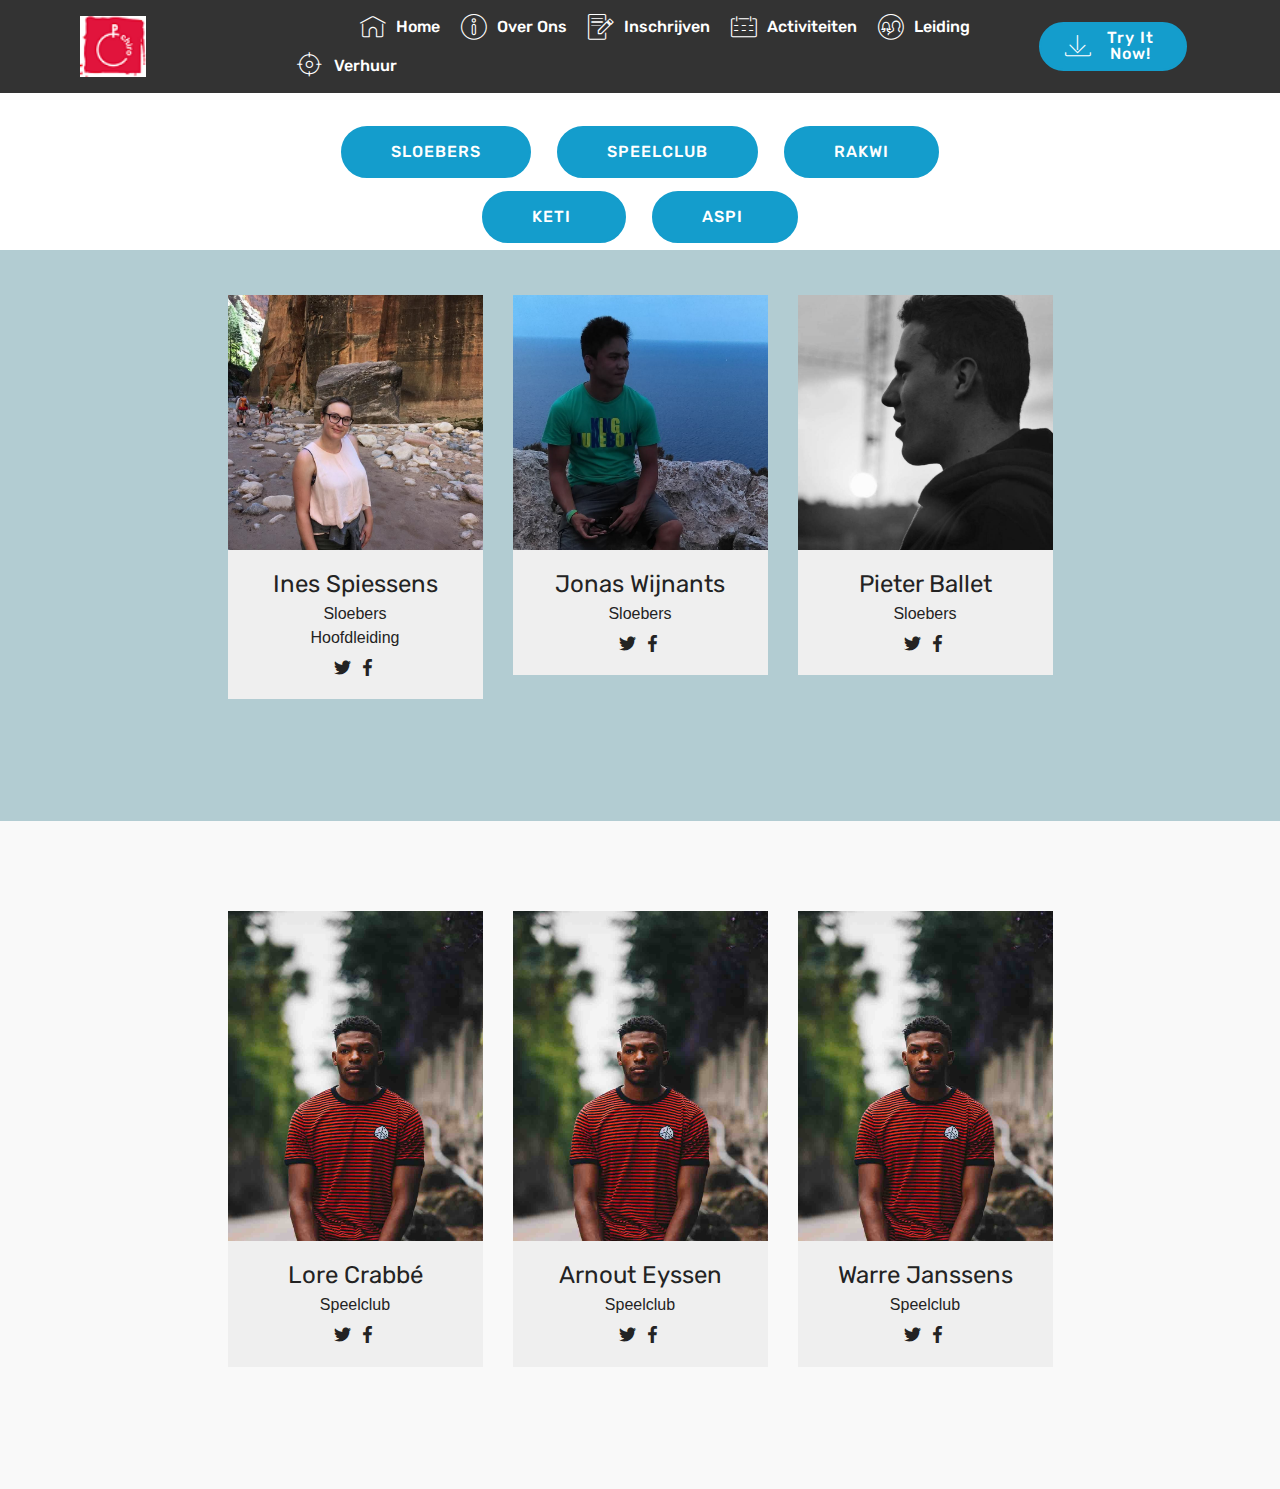
==== page1.html @ 6a436504 "create github pages" ====
<!DOCTYPE html>
<html >
<head>
  <!-- Site made with Mobirise Website Builder v4.6.3, https://mobirise.com -->
  <meta charset="UTF-8">
  <meta http-equiv="X-UA-Compatible" content="IE=edge">
  <meta name="generator" content="Mobirise v4.6.3, mobirise.com">
  <meta name="viewport" content="width=device-width, initial-scale=1, minimum-scale=1">
  <link rel="shortcut icon" href="assets/images/chirologo-49x45.png" type="image/x-icon">
  <meta name="description" content="Web Page Builder Description">
  <title>Leiding</title>
  <link rel="stylesheet" href="assets/web/assets/mobirise-icons/mobirise-icons.css">
  <link rel="stylesheet" href="assets/tether/tether.min.css">
  <link rel="stylesheet" href="assets/bootstrap/css/bootstrap.min.css">
  <link rel="stylesheet" href="assets/bootstrap/css/bootstrap-grid.min.css">
  <link rel="stylesheet" href="assets/bootstrap/css/bootstrap-reboot.min.css">
  <link rel="stylesheet" href="assets/dropdown/css/style.css">
  <link rel="stylesheet" href="assets/socicon/css/styles.css">
  <link rel="stylesheet" href="assets/theme/css/style.css">
  <link rel="stylesheet" href="assets/mobirise/css/mbr-additional.css" type="text/css">
  
  
  
</head>
<body>
  <section class="menu cid-qIwdPC6Qti" once="menu" id="menu1-k">

    

    <nav class="navbar navbar-expand beta-menu navbar-dropdown align-items-center navbar-toggleable-sm">
        <button class="navbar-toggler navbar-toggler-right" type="button" data-toggle="collapse" data-target="#navbarSupportedContent" aria-controls="navbarSupportedContent" aria-expanded="false" aria-label="Toggle navigation">
            <div class="hamburger">
                <span></span>
                <span></span>
                <span></span>
                <span></span>
            </div>
        </button>
        <div class="menu-logo">
            <div class="navbar-brand">
                <span class="navbar-logo">
                    
                         <img src="assets/images/chirologo-49x45.png" alt="Mobirise" title="" style="height: 3.8rem;">
                    
                </span>
                <span class="navbar-caption-wrap"><a class="navbar-caption text-white display-4" href="https://mobirise.com"></a></span>
            </div>
        </div>
        <div class="collapse navbar-collapse" id="navbarSupportedContent">
            <ul class="navbar-nav nav-dropdown" data-app-modern-menu="true"><li class="nav-item">
                    <a class="nav-link link text-white display-4" href="index.html">
                        </a>
                </li><li class="nav-item"><a class="nav-link link text-white display-4" href="index.html#features16-j" aria-expanded="false">
                        </a></li><li class="nav-item"><a class="nav-link link text-white display-4" href="page1.html" aria-expanded="false"></a></li><li class="nav-item"><a class="nav-link link text-white display-4" href="index.html" aria-expanded="false"><span class="mbri-home mbr-iconfont mbr-iconfont-btn"></span>
                        
                        Home</a></li><li class="nav-item"><a class="nav-link link text-white display-4" href="index.html#content2-w" aria-expanded="false"><span class="mbri-info mbr-iconfont mbr-iconfont-btn"></span>
                        
                        Over Ons</a></li><li class="nav-item"><a class="nav-link link text-white display-4" href="index.html#content4-15" aria-expanded="false"><span class="mbri-edit mbr-iconfont mbr-iconfont-btn"></span>
                        
                        Inschrijven</a></li><li class="nav-item"><a class="nav-link link text-white display-4" href="page2.html" aria-expanded="false"><span class="mbri-calendar mbr-iconfont mbr-iconfont-btn"></span>
                        
                        Activiteiten</a></li><li class="nav-item"><a class="nav-link link text-white display-4" href="page1.html" aria-expanded="false"><span class="mbri-users mbr-iconfont mbr-iconfont-btn"></span>
                        
                        Leiding</a></li><li class="nav-item"><a class="nav-link link text-white display-4" href="page2.html" aria-expanded="false"><span class="mbri-target mbr-iconfont mbr-iconfont-btn"></span>
                        
                        Verhuur</a></li><li class="nav-item"><a class="nav-link link text-white display-4" href="page2.html" aria-expanded="false"></a></li><li class="nav-item"><a class="nav-link link text-white display-4" href="page2.html" aria-expanded="false"></a></li><li class="nav-item"><a class="nav-link link text-white display-4" href="index.html#content2-w" aria-expanded="false"></a></li></ul>
            <div class="navbar-buttons mbr-section-btn"><a class="btn btn-sm btn-primary display-4" href="https://mobirise.com">
                    <span class="mbri-save mbr-iconfont mbr-iconfont-btn "></span>
                    Try It Now!
                </a></div>
        </div>
    </nav>
</section>

<section class="engine"><a href="https://mobirise.ws/a">best free web site builder</a></section><section class="mbr-section content8 cid-qIwQyWgBCJ" id="content8-16">

    

    <div class="container">
        <div class="media-container-row title">
            <div class="col-12 col-md-8">
                <div class="mbr-section-btn align-center"><a class="btn btn-primary display-4" href="page1.html#features16-m">SLOEBERS</a>
                    <a class="btn btn-primary display-4" href="page1.html#features16-n">SPEELCLUB</a> <a class="btn btn-primary display-4" href="https://mobirise.com">RAKWI</a> <a class="btn btn-primary display-4" href="https://mobirise.com">KETI&nbsp;</a> <a class="btn btn-primary display-4" href="https://mobirise.com">ASPI&nbsp;</a></div>
            </div>
        </div>
    </div>
</section>

<section class="features16 cid-qIwvq8SQTJ" id="features16-m">
    
    
    
    <div class="container align-center">
        
        
        <div class="row media-row">
            
        <div class="team-item col-lg-3 col-md-6">
                <div class="item-image">
                    <img src="assets/images/ines-852x852.jpg" alt="" title="">
                </div>
                <div class="item-caption py-3">
                    <div class="item-name px-2">
                        <p class="mbr-fonts-style display-5">
                           Ines Spiessens</p>
                    </div>
                    <div class="item-role px-2">
                        <p>Sloebers<br>Hoofdleiding</p>
                    </div>
                    <div class="item-social pt-2">
                        <a href="https://twitter.com/mobirise" target="_blank">
                            <span class="p-1 socicon-twitter socicon mbr-iconfont mbr-iconfont-social"></span>
                        </a>
                        <a href="https://www.facebook.com/pages/Mobirise/1616226671953247" target="_blank">
                            <span class="p-1 socicon-facebook socicon mbr-iconfont mbr-iconfont-social"></span>
                        </a>
                        <a href="https://plus.google.com/u/0/+Mobirise" target="_blank">
                            
                        </a>
                        <a href="https://www.linkedin.com/in/mobirise" target="_blank">
                            
                        </a>
                        <a href="https://www.instagram.com/mobirise/" target="_blank">
                            
                        </a>
                        <a href="https://www.youtube.com/channel/UCt_tncVAetpK5JeM8L-8jyw" target="_blank">    
                            
                        </a>
                    </div>
                </div>
            </div><div class="team-item col-lg-3 col-md-6">
                <div class="item-image">
                    <img src="assets/images/jonas-w-922x922.jpg" alt="" title="">
                </div>
                <div class="item-caption py-3">
                    <div class="item-name px-2">
                        <p class="mbr-fonts-style display-5">
                           Jonas Wijnants</p>
                    </div>
                    <div class="item-role px-2">
                        <p>Sloebers</p>
                    </div>
                    <div class="item-social pt-2">
                        <a href="https://twitter.com/mobirise" target="_blank">
                            <span class="p-1 socicon-twitter socicon mbr-iconfont mbr-iconfont-social"></span>
                        </a>
                        <a href="https://www.facebook.com/pages/Mobirise/1616226671953247" target="_blank">
                            <span class="p-1 socicon-facebook socicon mbr-iconfont mbr-iconfont-social"></span>
                        </a>
                        <a href="https://plus.google.com/u/0/+Mobirise" target="_blank">
                            
                        </a>
                        <a href="https://www.linkedin.com/in/mobirise" target="_blank">
                            
                        </a>
                        <a href="https://www.instagram.com/mobirise/" target="_blank">
                            
                        </a>
                        <a href="https://www.youtube.com/channel/UCt_tncVAetpK5JeM8L-8jyw" target="_blank">    
                            
                        </a>
                    </div>
                </div>
            </div><div class="team-item col-lg-3 col-md-6">
                <div class="item-image">
                    <img src="assets/images/pieter-868x868.jpg" alt="" title="">
                </div>
                <div class="item-caption py-3">
                    <div class="item-name px-2">
                        <p class="mbr-fonts-style display-5">
                           Pieter Ballet</p>
                    </div>
                    <div class="item-role px-2">
                        <p>Sloebers</p>
                    </div>
                    <div class="item-social pt-2">
                        <a href="https://twitter.com/mobirise" target="_blank">
                            <span class="p-1 socicon-twitter socicon mbr-iconfont mbr-iconfont-social"></span>
                        </a>
                        <a href="https://www.facebook.com/pages/Mobirise/1616226671953247" target="_blank">
                            <span class="p-1 socicon-facebook socicon mbr-iconfont mbr-iconfont-social"></span>
                        </a>
                        <a href="https://plus.google.com/u/0/+Mobirise" target="_blank">
                            
                        </a>
                        <a href="https://www.linkedin.com/in/mobirise" target="_blank">
                            
                        </a>
                        <a href="https://www.instagram.com/mobirise/" target="_blank">
                            
                        </a>
                        <a href="https://www.youtube.com/channel/UCt_tncVAetpK5JeM8L-8jyw" target="_blank">    
                            
                        </a>
                    </div>
                </div>
            </div></div>    
    </div>
</section>

<section class="features16 cid-qIwvskHG4c" id="features16-n">
    
    
    
    <div class="container align-center">
        
        
        <div class="row media-row">
            
        <div class="team-item col-lg-3 col-md-6">
                <div class="item-image">
                    <img src="assets/images/face6.jpg">
                </div>
                <div class="item-caption py-3">
                    <div class="item-name px-2">
                        <p class="mbr-fonts-style display-5">Lore Crabbé</p>
                    </div>
                    <div class="item-role px-2">
                        <p>Speelclub</p>
                    </div>
                    <div class="item-social pt-2">
                        <a href="https://twitter.com/mobirise" target="_blank">
                            <span class="p-1 socicon-twitter socicon mbr-iconfont mbr-iconfont-social"></span>
                        </a>
                        <a href="https://www.facebook.com/pages/Mobirise/1616226671953247" target="_blank">
                            <span class="p-1 socicon-facebook socicon mbr-iconfont mbr-iconfont-social"></span>
                        </a>
                        <a href="https://plus.google.com/u/0/+Mobirise" target="_blank">
                            
                        </a>
                        <a href="https://www.linkedin.com/in/mobirise" target="_blank">
                            
                        </a>
                        <a href="https://www.instagram.com/mobirise/" target="_blank">
                            
                        </a>
                        <a href="https://www.youtube.com/channel/UCt_tncVAetpK5JeM8L-8jyw" target="_blank">    
                            
                        </a>
                    </div>
                </div>
            </div><div class="team-item col-lg-3 col-md-6">
                <div class="item-image">
                    <img src="assets/images/face6.jpg">
                </div>
                <div class="item-caption py-3">
                    <div class="item-name px-2">
                        <p class="mbr-fonts-style display-5">Arnout Eyssen</p>
                    </div>
                    <div class="item-role px-2">
                        <p>Speelclub</p>
                    </div>
                    <div class="item-social pt-2">
                        <a href="https://twitter.com/mobirise" target="_blank">
                            <span class="p-1 socicon-twitter socicon mbr-iconfont mbr-iconfont-social"></span>
                        </a>
                        <a href="https://www.facebook.com/pages/Mobirise/1616226671953247" target="_blank">
                            <span class="p-1 socicon-facebook socicon mbr-iconfont mbr-iconfont-social"></span>
                        </a>
                        <a href="https://plus.google.com/u/0/+Mobirise" target="_blank">
                            
                        </a>
                        <a href="https://www.linkedin.com/in/mobirise" target="_blank">
                            
                        </a>
                        <a href="https://www.instagram.com/mobirise/" target="_blank">
                            
                        </a>
                        <a href="https://www.youtube.com/channel/UCt_tncVAetpK5JeM8L-8jyw" target="_blank">    
                            
                        </a>
                    </div>
                </div>
            </div><div class="team-item col-lg-3 col-md-6">
                <div class="item-image">
                    <img src="assets/images/face6.jpg">
                </div>
                <div class="item-caption py-3">
                    <div class="item-name px-2">
                        <p class="mbr-fonts-style display-5">
                           Warre Janssens</p>
                    </div>
                    <div class="item-role px-2">
                        <p>Speelclub</p>
                    </div>
                    <div class="item-social pt-2">
                        <a href="https://twitter.com/mobirise" target="_blank">
                            <span class="p-1 socicon-twitter socicon mbr-iconfont mbr-iconfont-social"></span>
                        </a>
                        <a href="https://www.facebook.com/pages/Mobirise/1616226671953247" target="_blank">
                            <span class="p-1 socicon-facebook socicon mbr-iconfont mbr-iconfont-social"></span>
                        </a>
                        <a href="https://plus.google.com/u/0/+Mobirise" target="_blank">
                            
                        </a>
                        <a href="https://www.linkedin.com/in/mobirise" target="_blank">
                            
                        </a>
                        <a href="https://www.instagram.com/mobirise/" target="_blank">
                            
                        </a>
                        <a href="https://www.youtube.com/channel/UCt_tncVAetpK5JeM8L-8jyw" target="_blank">    
                            
                        </a>
                    </div>
                </div>
            </div></div>    
    </div>
</section>


  <script src="assets/web/assets/jquery/jquery.min.js"></script>
  <script src="assets/popper/popper.min.js"></script>
  <script src="assets/tether/tether.min.js"></script>
  <script src="assets/bootstrap/js/bootstrap.min.js"></script>
  <script src="assets/smoothscroll/smooth-scroll.js"></script>
  <script src="assets/dropdown/js/script.min.js"></script>
  <script src="assets/touchswipe/jquery.touch-swipe.min.js"></script>
  <script src="assets/theme/js/script.js"></script>
  
  
</body>
</html>
---- assets/web/assets/mobirise-icons/mobirise-icons.css ----
@font-face {
  font-family: 'MobiriseIcons';
  src:  url('mobirise-icons.eot?spat4u');
  src:  url('mobirise-icons.eot?spat4u#iefix') format('embedded-opentype'),
    url('mobirise-icons.ttf?spat4u') format('truetype'),
    url('mobirise-icons.woff?spat4u') format('woff'),
    url('mobirise-icons.svg?spat4u#MobiriseIcons') format('svg');
  font-weight: normal;
  font-style: normal;
}

[class^="mbri-"], [class*=" mbri-"] {
  /* use !important to prevent issues with browser extensions that change fonts */
  font-family: MobiriseIcons !important;
  speak: none;
  font-style: normal;
  font-weight: normal;
  font-variant: normal;
  text-transform: none;
  line-height: 1;

  /* Better Font Rendering =========== */
  -webkit-font-smoothing: antialiased;
  -moz-osx-font-smoothing: grayscale;
}

.mbri-add-submenu:before {
  content: "\e900";
}
.mbri-alert:before {
  content: "\e901";
}
.mbri-align-center:before {
  content: "\e902";
}
.mbri-align-justify:before {
  content: "\e903";
}
.mbri-align-left:before {
  content: "\e904";
}
.mbri-align-right:before {
  content: "\e905";
}
.mbri-android:before {
  content: "\e906";
}
.mbri-apple:before {
  content: "\e907";
}
.mbri-arrow-down:before {
  content: "\e908";
}
.mbri-arrow-next:before {
  content: "\e909";
}
.mbri-arrow-prev:before {
  content: "\e90a";
}
.mbri-arrow-up:before {
  content: "\e90b";
}
.mbri-bold:before {
  content: "\e90c";
}
.mbri-bookmark:before {
  content: "\e90d";
}
.mbri-bootstrap:before {
  content: "\e90e";
}
.mbri-briefcase:before {
  content: "\e90f";
}
.mbri-browse:before {
  content: "\e910";
}
.mbri-bulleted-list:before {
  content: "\e911";
}
.mbri-calendar:before {
  content: "\e912";
}
.mbri-camera:before {
  content: "\e913";
}
.mbri-cart-add:before {
  content: "\e914";
}
.mbri-cart-full:before {
  content: "\e915";
}
.mbri-cash:before {
  content: "\e916";
}
.mbri-change-style:before {
  content: "\e917";
}
.mbri-chat:before {
  content: "\e918";
}
.mbri-clock:before {
  content: "\e919";
}
.mbri-close:before {
  content: "\e91a";
}
.mbri-cloud:before {
  content: "\e91b";
}
.mbri-code:before {
  content: "\e91c";
}
.mbri-contact-form:before {
  content: "\e91d";
}
.mbri-credit-card:before {
  content: "\e91e";
}
.mbri-cursor-click:before {
  content: "\e91f";
}
.mbri-cust-feedback:before {
  content: "\e920";
}
.mbri-database:before {
  content: "\e921";
}
.mbri-delivery:before {
  content: "\e922";
}
.mbri-desktop:before {
  content: "\e923";
}
.mbri-devices:before {
  content: "\e924";
}
.mbri-down:before {
  content: "\e925";
}
.mbri-download:before {
  content: "\e989";
}
.mbri-drag-n-drop:before {
  content: "\e927";
}
.mbri-drag-n-drop2:before {
  content: "\e928";
}
.mbri-edit:before {
  content: "\e929";
}
.mbri-edit2:before {
  content: "\e92a";
}
.mbri-error:before {
  content: "\e92b";
}
.mbri-extension:before {
  content: "\e92c";
}
.mbri-features:before {
  content: "\e92d";
}
.mbri-file:before {
  content: "\e92e";
}
.mbri-flag:before {
  content: "\e92f";
}
.mbri-folder:before {
  content: "\e930";
}
.mbri-gift:before {
  content: "\e931";
}
.mbri-github:before {
  content: "\e932";
}
.mbri-globe:before {
  content: "\e933";
}
.mbri-globe-2:before {
  content: "\e934";
}
.mbri-growing-chart:before {
  content: "\e935";
}
.mbri-hearth:before {
  content: "\e936";
}
.mbri-help:before {
  content: "\e937";
}
.mbri-home:before {
  content: "\e938";
}
.mbri-hot-cup:before {
  content: "\e939";
}
.mbri-idea:before {
  content: "\e93a";
}
.mbri-image-gallery:before {
  content: "\e93b";
}
.mbri-image-slider:before {
  content: "\e93c";
}
.mbri-info:before {
  content: "\e93d";
}
.mbri-italic:before {
  content: "\e93e";
}
.mbri-key:before {
  content: "\e93f";
}
.mbri-laptop:before {
  content: "\e940";
}
.mbri-layers:before {
  content: "\e941";
}
.mbri-left-right:before {
  content: "\e942";
}
.mbri-left:before {
  content: "\e943";
}
.mbri-letter:before {
  content: "\e944";
}
.mbri-like:before {
  content: "\e945";
}
.mbri-link:before {
  content: "\e946";
}
.mbri-lock:before {
  content: "\e947";
}
.mbri-login:before {
  content: "\e948";
}
.mbri-logout:before {
  content: "\e949";
}
.mbri-magic-stick:before {
  content: "\e94a";
}
.mbri-map-pin:before {
  content: "\e94b";
}
.mbri-menu:before {
  content: "\e94c";
}
.mbri-mobile:before {
  content: "\e94d";
}
.mbri-mobile2:before {
  content: "\e94e";
}
.mbri-mobirise:before {
  content: "\e94f";
}
.mbri-more-horizontal:before {
  content: "\e950";
}
.mbri-more-vertical:before {
  content: "\e951";
}
.mbri-music:before {
  content: "\e952";
}
.mbri-new-file:before {
  content: "\e953";
}
.mbri-numbered-list:before {
  content: "\e954";
}
.mbri-opened-folder:before {
  content: "\e955";
}
.mbri-pages:before {
  content: "\e956";
}
.mbri-paper-plane:before {
  content: "\e957";
}
.mbri-paperclip:before {
  content: "\e958";
}
.mbri-photo:before {
  content: "\e959";
}
.mbri-photos:before {
  content: "\e95a";
}
.mbri-pin:before {
  content: "\e95b";
}
.mbri-play:before {
  content: "\e95c";
}
.mbri-plus:before {
  content: "\e95d";
}
.mbri-preview:before {
  content: "\e95e";
}
.mbri-print:before {
  content: "\e95f";
}
.mbri-protect:before {
  content: "\e960";
}
.mbri-question:before {
  content: "\e961";
}
.mbri-quote-left:before {
  content: "\e962";
}
.mbri-quote-right:before {
  content: "\e963";
}
.mbri-refresh:before {
  content: "\e964";
}
.mbri-responsive:before {
  content: "\e965";
}
.mbri-right:before {
  content: "\e966";
}
.mbri-rocket:before {
  content: "\e967";
}
.mbri-sad-face:before {
  content: "\e968";
}
.mbri-sale:before {
  content: "\e969";
}
.mbri-save:before {
  content: "\e96a";
}
.mbri-search:before {
  content: "\e96b";
}
.mbri-setting:before {
  content: "\e96c";
}
.mbri-setting2:before {
  content: "\e96d";
}
.mbri-setting3:before {
  content: "\e96e";
}
.mbri-share:before {
  content: "\e96f";
}
.mbri-shopping-bag:before {
  content: "\e970";
}
.mbri-shopping-basket:before {
  content: "\e971";
}
.mbri-shopping-cart:before {
  content: "\e972";
}
.mbri-sites:before {
  content: "\e973";
}
.mbri-smile-face:before {
  content: "\e974";
}
.mbri-speed:before {
  content: "\e975";
}
.mbri-star:before {
  content: "\e976";
}
.mbri-success:before {
  content: "\e977";
}
.mbri-sun:before {
  content: "\e978";
}
.mbri-sun2:before {
  content: "\e979";
}
.mbri-tablet:before {
  content: "\e97a";
}
.mbri-tablet-vertical:before {
  content: "\e97b";
}
.mbri-target:before {
  content: "\e97c";
}
.mbri-timer:before {
  content: "\e97d";
}
.mbri-to-ftp:before {
  content: "\e97e";
}
.mbri-to-local-drive:before {
  content: "\e97f";
}
.mbri-touch-swipe:before {
  content: "\e980";
}
.mbri-touch:before {
  content: "\e981";
}
.mbri-trash:before {
  content: "\e982";
}
.mbri-underline:before {
  content: "\e983";
}
.mbri-unlink:before {
  content: "\e984";
}
.mbri-unlock:before {
  content: "\e985";
}
.mbri-up-down:before {
  content: "\e986";
}
.mbri-up:before {
  content: "\e987";
}
.mbri-update:before {
  content: "\e988";
}
.mbri-upload:before {
 content: "\e926"; 
}
.mbri-user:before {
  content: "\e98a";
}
.mbri-user2:before {
  content: "\e98b";
}
.mbri-users:before {
  content: "\e98c";
}
.mbri-video:before {
  content: "\e98d";
}
.mbri-video-play:before {
  content: "\e98e";
}
.mbri-watch:before {
  content: "\e98f";
}
.mbri-website-theme:before {
  content: "\e990";
}
.mbri-wifi:before {
  content: "\e991";
}
.mbri-windows:before {
  content: "\e992";
}
.mbri-zoom-out:before {
  content: "\e993";
}
.mbri-redo:before {
  content: "\e994";
}
.mbri-undo:before {
  content: "\e995";
}
---- assets/dropdown/css/style.css ----
.navbar-dropdown {
  left: 0;
  padding: 0;
  position: absolute;
  right: 0;
  top: 0;
  transition: all 0.45s ease;
  z-index: 1030;
  background: #282828; }
  .navbar-dropdown .navbar-logo {
    margin-right: 0.8rem;
    transition: margin 0.3s ease-in-out;
    vertical-align: middle; }
    .navbar-dropdown .navbar-logo img {
      height: 3.125rem;
      transition: all 0.3s ease-in-out; }
    .navbar-dropdown .navbar-logo.mbr-iconfont {
      font-size: 3.125rem;
      line-height: 3.125rem; }
  .navbar-dropdown .navbar-caption {
    font-weight: 700;
    white-space: normal;
    vertical-align: -4px;
    line-height: 3.125rem !important; }
    .navbar-dropdown .navbar-caption, .navbar-dropdown .navbar-caption:hover {
      color: inherit;
      text-decoration: none; }
  .navbar-dropdown .mbr-iconfont + .navbar-caption {
    vertical-align: -1px; }
  .navbar-dropdown.navbar-fixed-top {
    position: fixed; }
  .navbar-dropdown .navbar-brand span {
    vertical-align: -4px; }
  .navbar-dropdown.bg-color.transparent {
    background: none; }
  .navbar-dropdown.navbar-short .navbar-brand {
    padding: 0.625rem 0; }
    .navbar-dropdown.navbar-short .navbar-brand span {
      vertical-align: -1px; }
  .navbar-dropdown.navbar-short .navbar-caption {
    line-height: 2.375rem !important;
    vertical-align: -2px; }
  .navbar-dropdown.navbar-short .navbar-logo {
    margin-right: 0.5rem; }
    .navbar-dropdown.navbar-short .navbar-logo img {
      height: 2.375rem; }
    .navbar-dropdown.navbar-short .navbar-logo.mbr-iconfont {
      font-size: 2.375rem;
      line-height: 2.375rem; }
  .navbar-dropdown.navbar-short .mbr-table-cell {
    height: 3.625rem; }
  .navbar-dropdown .navbar-close {
    left: 0.6875rem;
    position: fixed;
    top: 0.75rem;
    z-index: 1000; }
  .navbar-dropdown .hamburger-icon {
    content: "";
    display: inline-block;
    vertical-align: middle;
    width: 16px;
    -webkit-box-shadow: 0 -6px 0 1px #282828,0 0 0 1px #282828,0 6px 0 1px #282828;
    -moz-box-shadow: 0 -6px 0 1px #282828,0 0 0 1px #282828,0 6px 0 1px #282828;
    box-shadow: 0 -6px 0 1px #282828,0 0 0 1px #282828,0 6px 0 1px #282828; }

.dropdown-menu .dropdown-toggle[data-toggle="dropdown-submenu"]::after {
  border-bottom: 0.35em solid transparent;
  border-left: 0.35em solid;
  border-right: 0;
  border-top: 0.35em solid transparent;
  margin-left: 0.3rem; }

.dropdown-menu .dropdown-item:focus {
  outline: 0; }

.nav-dropdown {
  font-size: 0.75rem;
  font-weight: 500;
  height: auto !important; }
  .nav-dropdown .nav-btn {
    padding-left: 1rem; }
  .nav-dropdown .link {
    margin: .667em 1.667em;
    font-weight: 500;
    padding: 0;
    transition: color .2s ease-in-out; }
    .nav-dropdown .link.dropdown-toggle {
      margin-right: 2.583em; }
      .nav-dropdown .link.dropdown-toggle::after {
        margin-left: .25rem;
        border-top: 0.35em solid;
        border-right: 0.35em solid transparent;
        border-left: 0.35em solid transparent;
        border-bottom: 0; }
      .nav-dropdown .link.dropdown-toggle[aria-expanded="true"] {
        margin: 0;
        padding: 0.667em 3.263em  0.667em 1.667em; }
  .nav-dropdown .link::after,
  .nav-dropdown .dropdown-item::after {
    color: inherit; }
  .nav-dropdown .btn {
    font-size: 0.75rem;
    font-weight: 700;
    letter-spacing: 0;
    margin-bottom: 0;
    padding-left: 1.25rem;
    padding-right: 1.25rem; }
  .nav-dropdown .dropdown-menu {
    border-radius: 0;
    border: 0;
    left: 0;
    margin: 0;
    padding-bottom: 1.25rem;
    padding-top: 1.25rem;
    position: relative; }
  .nav-dropdown .dropdown-submenu {
    margin-left: 0.125rem;
    top: 0; }
  .nav-dropdown .dropdown-item {
    font-weight: 500;
    line-height: 2;
    padding: 0.3846em 4.615em 0.3846em 1.5385em;
    position: relative;
    transition: color .2s ease-in-out, background-color .2s ease-in-out; }
    .nav-dropdown .dropdown-item::after {
      margin-top: -0.3077em;
      position: absolute;
      right: 1.1538em;
      top: 50%; }
    .nav-dropdown .dropdown-item:focus, .nav-dropdown .dropdown-item:hover {
      background: none; }

@media (max-width: 767px) {
  .nav-dropdown.navbar-toggleable-sm {
    bottom: 0;
    display: none;
    left: 0;
    overflow-x: hidden;
    position: fixed;
    top: 0;
    transform: translateX(-100%);
    -ms-transform: translateX(-100%);
    -webkit-transform: translateX(-100%);
    width: 18.75rem;
    z-index: 999; } }
.nav-dropdown.navbar-toggleable-xl {
  bottom: 0;
  display: none;
  left: 0;
  overflow-x: hidden;
  position: fixed;
  top: 0;
  transform: translateX(-100%);
  -ms-transform: translateX(-100%);
  -webkit-transform: translateX(-100%);
  width: 18.75rem;
  z-index: 999; }

.nav-dropdown-sm {
  display: block !important;
  overflow-x: hidden;
  overflow: auto;
  padding-top: 3.875rem; }
  .nav-dropdown-sm::after {
    content: "";
    display: block;
    height: 3rem;
    width: 100%; }
  .nav-dropdown-sm.collapse.in ~ .navbar-close {
    display: block !important; }
  .nav-dropdown-sm.collapsing, .nav-dropdown-sm.collapse.in {
    transform: translateX(0);
    -ms-transform: translateX(0);
    -webkit-transform: translateX(0);
    transition: all 0.25s ease-out;
    -webkit-transition: all 0.25s ease-out;
    background: #282828; }
  .nav-dropdown-sm.collapsing[aria-expanded="false"] {
    transform: translateX(-100%);
    -ms-transform: translateX(-100%);
    -webkit-transform: translateX(-100%); }
  .nav-dropdown-sm .nav-item {
    display: block;
    margin-left: 0 !important;
    padding-left: 0; }
  .nav-dropdown-sm .link,
  .nav-dropdown-sm .dropdown-item {
    border-top: 1px dotted rgba(255, 255, 255, 0.1);
    font-size: 0.8125rem;
    line-height: 1.6;
    margin: 0 !important;
    padding: 0.875rem 2.4rem 0.875rem 1.5625rem !important;
    position: relative;
    white-space: normal; }
    .nav-dropdown-sm .link:focus, .nav-dropdown-sm .link:hover,
    .nav-dropdown-sm .dropdown-item:focus,
    .nav-dropdown-sm .dropdown-item:hover {
      background: rgba(0, 0, 0, 0.2) !important;
      color: #c0a375; }
  .nav-dropdown-sm .nav-btn {
    position: relative;
    padding: 1.5625rem 1.5625rem 0 1.5625rem; }
    .nav-dropdown-sm .nav-btn::before {
      border-top: 1px dotted rgba(255, 255, 255, 0.1);
      content: "";
      left: 0;
      position: absolute;
      top: 0;
      width: 100%; }
    .nav-dropdown-sm .nav-btn + .nav-btn {
      padding-top: 0.625rem; }
      .nav-dropdown-sm .nav-btn + .nav-btn::before {
        display: none; }
  .nav-dropdown-sm .btn {
    padding: 0.625rem 0; }
  .nav-dropdown-sm .dropdown-toggle[data-toggle="dropdown-submenu"]::after {
    margin-left: .25rem;
    border-top: 0.35em solid;
    border-right: 0.35em solid transparent;
    border-left: 0.35em solid transparent;
    border-bottom: 0; }
  .nav-dropdown-sm .dropdown-toggle[data-toggle="dropdown-submenu"][aria-expanded="true"]::after {
    border-top: 0;
    border-right: 0.35em solid transparent;
    border-left: 0.35em solid transparent;
    border-bottom: 0.35em solid; }
  .nav-dropdown-sm .dropdown-menu {
    margin: 0;
    padding: 0;
    position: relative;
    top: 0;
    left: 0;
    width: 100%;
    border: 0;
    float: none;
    border-radius: 0;
    background: none; }
  .nav-dropdown-sm .dropdown-submenu {
    left: 100%;
    margin-left: 0.125rem;
    margin-top: -1.25rem;
    top: 0; }

.navbar-toggleable-sm .nav-dropdown .dropdown-menu {
  position: absolute; }

.navbar-toggleable-sm .nav-dropdown .dropdown-submenu {
  left: 100%;
  margin-left: 0.125rem;
  margin-top: -1.25rem;
  top: 0; }

.navbar-toggleable-sm.opened .nav-dropdown .dropdown-menu {
  position: relative; }

.navbar-toggleable-sm.opened .nav-dropdown .dropdown-submenu {
  left: 0;
  margin-left: 00rem;
  margin-top: 0rem;
  top: 0; }

.is-builder .nav-dropdown.collapsing {
  transition: none !important; }

/*# sourceMappingURL=style.css.map */
---- assets/socicon/css/styles.css ----
@charset "UTF-8";

@font-face {
  font-family: "socicon";
  src:url("../fonts/socicon.eot");
  src:url("../fonts/socicon.eot?#iefix") format("embedded-opentype"),
    url("../fonts/socicon.woff") format("woff"),
    url("../fonts/socicon.ttf") format("truetype"),
    url("../fonts/socicon.svg#socicon") format("svg");
  font-weight: normal;
  font-style: normal;

}

[data-icon]:before {
  font-family: "socicon" !important;
  content: attr(data-icon);
  font-style: normal !important;
  font-weight: normal !important;
  font-variant: normal !important;
  text-transform: none !important;
  speak: none;
  line-height: 1;
  -webkit-font-smoothing: antialiased;
  -moz-osx-font-smoothing: grayscale;
}

[class^="socicon-"]:before,
[class*=" socicon-"]:before {
  font-family: "socicon" !important;
  font-style: normal !important;
  font-weight: normal !important;
  font-variant: normal !important;
  text-transform: none !important;
  speak: none;
  line-height: 1;
  -webkit-font-smoothing: antialiased;
  -moz-osx-font-smoothing: grayscale;
}

.socicon-modelmayhem:before {
  content: "\e000";
}
.socicon-mixcloud:before {
  content: "\e001";
}
.socicon-drupal:before {
  content: "\e002";
}
.socicon-swarm:before {
  content: "\e003";
}
.socicon-istock:before {
  content: "\e004";
}
.socicon-yammer:before {
  content: "\e005";
}
.socicon-ello:before {
  content: "\e006";
}
.socicon-stackoverflow:before {
  content: "\e007";
}
.socicon-persona:before {
  content: "\e008";
}
.socicon-triplej:before {
  content: "\e009";
}
.socicon-houzz:before {
  content: "\e00a";
}
.socicon-rss:before {
  content: "\e00b";
}
.socicon-paypal:before {
  content: "\e00c";
}
.socicon-odnoklassniki:before {
  content: "\e00d";
}
.socicon-airbnb:before {
  content: "\e00e";
}
.socicon-periscope:before {
  content: "\e00f";
}
.socicon-outlook:before {
  content: "\e010";
}
.socicon-coderwall:before {
  content: "\e011";
}
.socicon-tripadvisor:before {
  content: "\e012";
}
.socicon-appnet:before {
  content: "\e013";
}
.socicon-goodreads:before {
  content: "\e014";
}
.socicon-tripit:before {
  content: "\e015";
}
.socicon-lanyrd:before {
  content: "\e016";
}
.socicon-slideshare:before {
  content: "\e017";
}
.socicon-buffer:before {
  content: "\e018";
}
.socicon-disqus:before {
  content: "\e019";
}
.socicon-vkontakte:before {
  content: "\e01a";
}
.socicon-whatsapp:before {
  content: "\e01b";
}
.socicon-patreon:before {
  content: "\e01c";
}
.socicon-storehouse:before {
  content: "\e01d";
}
.socicon-pocket:before {
  content: "\e01e";
}
.socicon-mail:before {
  content: "\e01f";
}
.socicon-blogger:before {
  content: "\e020";
}
.socicon-technorati:before {
  content: "\e021";
}
.socicon-reddit:before {
  content: "\e022";
}
.socicon-dribbble:before {
  content: "\e023";
}
.socicon-stumbleupon:before {
  content: "\e024";
}
.socicon-digg:before {
  content: "\e025";
}
.socicon-envato:before {
  content: "\e026";
}
.socicon-behance:before {
  content: "\e027";
}
.socicon-delicious:before {
  content: "\e028";
}
.socicon-deviantart:before {
  content: "\e029";
}
.socicon-forrst:before {
  content: "\e02a";
}
.socicon-play:before {
  content: "\e02b";
}
.socicon-zerply:before {
  content: "\e02c";
}
.socicon-wikipedia:before {
  content: "\e02d";
}
.socicon-apple:before {
  content: "\e02e";
}
.socicon-flattr:before {
  content: "\e02f";
}
.socicon-github:before {
  content: "\e030";
}
.socicon-renren:before {
  content: "\e031";
}
.socicon-friendfeed:before {
  content: "\e032";
}
.socicon-newsvine:before {
  content: "\e033";
}
.socicon-identica:before {
  content: "\e034";
}
.socicon-bebo:before {
  content: "\e035";
}
.socicon-zynga:before {
  content: "\e036";
}
.socicon-steam:before {
  content: "\e037";
}
.socicon-xbox:before {
  content: "\e038";
}
.socicon-windows:before {
  content: "\e039";
}
.socicon-qq:before {
  content: "\e03a";
}
.socicon-douban:before {
  content: "\e03b";
}
.socicon-meetup:before {
  content: "\e03c";
}
.socicon-playstation:before {
  content: "\e03d";
}
.socicon-android:before {
  content: "\e03e";
}
.socicon-snapchat:before {
  content: "\e03f";
}
.socicon-twitter:before {
  content: "\e040";
}
.socicon-facebook:before {
  content: "\e041";
}
.socicon-googleplus:before {
  content: "\e042";
}
.socicon-pinterest:before {
  content: "\e043";
}
.socicon-foursquare:before {
  content: "\e044";
}
.socicon-yahoo:before {
  content: "\e045";
}
.socicon-skype:before {
  content: "\e046";
}
.socicon-yelp:before {
  content: "\e047";
}
.socicon-feedburner:before {
  content: "\e048";
}
.socicon-linkedin:before {
  content: "\e049";
}
.socicon-viadeo:before {
  content: "\e04a";
}
.socicon-xing:before {
  content: "\e04b";
}
.socicon-myspace:before {
  content: "\e04c";
}
.socicon-soundcloud:before {
  content: "\e04d";
}
.socicon-spotify:before {
  content: "\e04e";
}
.socicon-grooveshark:before {
  content: "\e04f";
}
.socicon-lastfm:before {
  content: "\e050";
}
.socicon-youtube:before {
  content: "\e051";
}
.socicon-vimeo:before {
  content: "\e052";
}
.socicon-dailymotion:before {
  content: "\e053";
}
.socicon-vine:before {
  content: "\e054";
}
.socicon-flickr:before {
  content: "\e055";
}
.socicon-500px:before {
  content: "\e056";
}
.socicon-wordpress:before {
  content: "\e058";
}
.socicon-tumblr:before {
  content: "\e059";
}
.socicon-twitch:before {
  content: "\e05a";
}
.socicon-8tracks:before {
  content: "\e05b";
}
.socicon-amazon:before {
  content: "\e05c";
}
.socicon-icq:before {
  content: "\e05d";
}
.socicon-smugmug:before {
  content: "\e05e";
}
.socicon-ravelry:before {
  content: "\e05f";
}
.socicon-weibo:before {
  content: "\e060";
}
.socicon-baidu:before {
  content: "\e061";
}
.socicon-angellist:before {
  content: "\e062";
}
.socicon-ebay:before {
  content: "\e063";
}
.socicon-imdb:before {
  content: "\e064";
}
.socicon-stayfriends:before {
  content: "\e065";
}
.socicon-residentadvisor:before {
  content: "\e066";
}
.socicon-google:before {
  content: "\e067";
}
.socicon-yandex:before {
  content: "\e068";
}
.socicon-sharethis:before {
  content: "\e069";
}
.socicon-bandcamp:before {
  content: "\e06a";
}
.socicon-itunes:before {
  content: "\e06b";
}
.socicon-deezer:before {
  content: "\e06c";
}
.socicon-telegram:before {
  content: "\e06e";
}
.socicon-openid:before {
  content: "\e06f";
}
.socicon-amplement:before {
  content: "\e070";
}
.socicon-viber:before {
  content: "\e071";
}
.socicon-zomato:before {
  content: "\e072";
}
.socicon-draugiem:before {
  content: "\e074";
}
.socicon-endomodo:before {
  content: "\e075";
}
.socicon-filmweb:before {
  content: "\e076";
}
.socicon-stackexchange:before {
  content: "\e077";
}
.socicon-wykop:before {
  content: "\e078";
}
.socicon-teamspeak:before {
  content: "\e079";
}
.socicon-teamviewer:before {
  content: "\e07a";
}
.socicon-ventrilo:before {
  content: "\e07b";
}
.socicon-younow:before {
  content: "\e07c";
}
.socicon-raidcall:before {
  content: "\e07d";
}
.socicon-mumble:before {
  content: "\e07e";
}
.socicon-medium:before {
  content: "\e06d";
}
.socicon-bebee:before {
  content: "\e07f";
}
.socicon-hitbox:before {
  content: "\e080";
}
.socicon-reverbnation:before {
  content: "\e081";
}
.socicon-formulr:before {
  content: "\e082";
}
.socicon-instagram:before {
  content: "\e057";
}
.socicon-battlenet:before {
  content: "\e083";
}
.socicon-chrome:before {
  content: "\e084";
}
.socicon-discord:before {
  content: "\e086";
}
.socicon-issuu:before {
  content: "\e087";
}
.socicon-macos:before {
  content: "\e088";
}
.socicon-firefox:before {
  content: "\e089";
}
.socicon-opera:before {
  content: "\e08d";
}
.socicon-keybase:before {
  content: "\e090";
}
.socicon-alliance:before {
  content: "\e091";
}
.socicon-livejournal:before {
  content: "\e092";
}
.socicon-googlephotos:before {
  content: "\e093";
}
.socicon-horde:before {
  content: "\e094";
}
.socicon-etsy:before {
  content: "\e095";
}
.socicon-zapier:before {
  content: "\e096";
}
.socicon-google-scholar:before {
  content: "\e097";
}
.socicon-researchgate:before {
  content: "\e098";
}
.socicon-wechat:before {
  content: "\e099";
}
.socicon-strava:before {
  content: "\e09a";
}
.socicon-line:before {
  content: "\e09b";
}
.socicon-lyft:before {
  content: "\e09c";
}
.socicon-uber:before {
  content: "\e09d";
}
.socicon-songkick:before {
  content: "\e09e";
}
.socicon-viewbug:before {
  content: "\e09f";
}
.socicon-googlegroups:before {
  content: "\e0a0";
}
.socicon-quora:before {
  content: "\e073";
}
.socicon-diablo:before {
  content: "\e085";
}
.socicon-blizzard:before {
  content: "\e0a1";
}
.socicon-hearthstone:before {
  content: "\e08b";
}
.socicon-heroes:before {
  content: "\e08a";
}
.socicon-overwatch:before {
  content: "\e08c";
}
.socicon-warcraft:before {
  content: "\e08e";
}
.socicon-starcraft:before {
  content: "\e08f";
}
.socicon-beam:before {
  content: "\e0a2";
}
.socicon-curse:before {
  content: "\e0a3";
}
.socicon-player:before {
  content: "\e0a4";
}
.socicon-streamjar:before {
  content: "\e0a5";
}
.socicon-nintendo:before {
  content: "\e0a6";
}
.socicon-hellocoton:before {
  content: "\e0a7";
}
---- assets/theme/css/style.css ----
/*!
 * Mobirise v4 theme (https://mobirise.com/)
 * Copyright 2017 Mobirise
 */
section {
  background-color: #eeeeee; }

section,
.container,
.container-fluid {
  position: relative;
  word-wrap: break-word; }

a.mbr-iconfont:hover {
  text-decoration: none; }

.article .lead p, .article .lead ul, .article .lead ol, .article .lead pre, .article .lead blockquote {
  margin-bottom: 0; }

a {
  font-style: normal;
  font-weight: 400;
  cursor: pointer; }
  a, a:hover {
    text-decoration: none; }

figure {
  margin-bottom: 0; }

body {
  color: #232323; }

h1, h2, h3, h4, h5, h6,
.h1, .h2, .h3, .h4, .h5, .h6,
.display-1, .display-2, .display-3, .display-4 {
  line-height: 1;
  word-break: break-word;
  word-wrap: break-word; }

b, strong {
  font-weight: bold; }

blockquote {
  padding: 10px 0 10px 20px;
  position: relative;
  border-left: 2px solid;
  border-color: #ff3366; }

input:-webkit-autofill, input:-webkit-autofill:hover, input:-webkit-autofill:focus, input:-webkit-autofill:active {
  transition-delay: 9999s;
  transition-property: background-color, color; }

textarea[type="hidden"] {
  display: none; }

body {
  position: relative; }

section {
  background-position: 50% 50%;
  background-repeat: no-repeat;
  background-size: cover; }
  section .mbr-background-video,
  section .mbr-background-video-preview {
    position: absolute;
    bottom: 0;
    left: 0;
    right: 0;
    top: 0; }

.hidden {
  visibility: hidden; }

.mbr-z-index20 {
  z-index: 20; }

/*! Base colors */
.mbr-white {
  color: #ffffff; }

.mbr-black {
  color: #000000; }

.mbr-bg-white {
  background-color: #ffffff; }

.mbr-bg-black {
  background-color: #000000; }

/*! Text-aligns */
.align-left {
  text-align: left; }

.align-center {
  text-align: center; }

.align-right {
  text-align: right; }

@media (max-width: 767px) {
  .align-left, .align-center, .align-right, .mbr-section-btn, .mbr-section-title {
    text-align: center; } }
/*! Font-weight  */
.mbr-light {
  font-weight: 300; }

.mbr-regular {
  font-weight: 400; }

.mbr-semibold {
  font-weight: 500; }

.mbr-bold {
  font-weight: 700; }

/*! Media  */
.media-size-item {
  -webkit-flex: 1 1 auto;
  -moz-flex: 1 1 auto;
  -ms-flex: 1 1 auto;
  -o-flex: 1 1 auto;
  flex: 1 1 auto; }

.media-content {
  -webkit-flex-basis: 100%;
  flex-basis: 100%; }

.media-container-row {
  display: -ms-flexbox;
  display: -webkit-flex;
  display: flex;
  -webkit-flex-direction: row;
  -ms-flex-direction: row;
  flex-direction: row;
  -webkit-flex-wrap: wrap;
  -ms-flex-wrap: wrap;
  flex-wrap: wrap;
  -webkit-justify-content: center;
  -ms-flex-pack: center;
  justify-content: center;
  -webkit-align-content: center;
  -ms-flex-line-pack: center;
  align-content: center;
  -webkit-align-items: start;
  -ms-flex-align: start;
  align-items: start; }
  .media-container-row .media-size-item {
    width: 400px; }

.media-container-column {
  display: -ms-flexbox;
  display: -webkit-flex;
  display: flex;
  -webkit-flex-direction: column;
  -ms-flex-direction: column;
  flex-direction: column;
  -webkit-flex-wrap: wrap;
  -ms-flex-wrap: wrap;
  flex-wrap: wrap;
  -webkit-justify-content: center;
  -ms-flex-pack: center;
  justify-content: center;
  -webkit-align-content: center;
  -ms-flex-line-pack: center;
  align-content: center;
  -webkit-align-items: stretch;
  -ms-flex-align: stretch;
  align-items: stretch; }
  .media-container-column > * {
    width: 100%; }

@media (min-width: 992px) {
  .media-container-row {
    -webkit-flex-wrap: nowrap;
    -ms-flex-wrap: nowrap;
    flex-wrap: nowrap; } }
figure {
  overflow: hidden; }

figure[mbr-media-size] {
  transition: width 0.1s; }

.mbr-figure img, .mbr-figure iframe {
  display: block;
  width: 100%; }

.card {
  background-color: transparent;
  border: none; }

.card-img {
  text-align: center;
  flex-shrink: 0; }

.media {
  max-width: 100%;
  margin: 0 auto; }

.mbr-figure {
  -ms-flex-item-align: center;
  -ms-grid-row-align: center;
  -webkit-align-self: center;
  align-self: center; }

.media-container > div {
  max-width: 100%; }

.mbr-figure img, .card-img img {
  width: 100%; }

@media (max-width: 991px) {
  .media-size-item {
    width: auto !important; }

  .media {
    width: auto; }

  .mbr-figure {
    width: 100% !important; } }
/*! Buttons */
.mbr-section-btn {
  margin-left: -.25rem;
  margin-right: -.25rem;
  font-size: 0; }

nav .mbr-section-btn {
  margin-left: 0rem;
  margin-right: 0rem; }

/*! Btn icon margin */
.btn .mbr-iconfont, .btn.btn-sm .mbr-iconfont {
  cursor: pointer;
  margin-right: 0.5rem; }

.btn.btn-md .mbr-iconfont, .btn.btn-md .mbr-iconfont {
  margin-right: 0.8rem; }

.mbr-regular {
  font-weight: 400; }

.mbr-semibold {
  font-weight: 500; }

.mbr-bold {
  font-weight: 700; }

[type="submit"] {
  -webkit-appearance: none; }

/*! Full-screen */
.mbr-fullscreen .mbr-overlay {
  min-height: 100vh; }

.mbr-fullscreen {
  display: flex;
  display: -webkit-flex;
  display: -moz-flex;
  display: -ms-flex;
  display: -o-flex;
  align-items: center;
  -webkit-align-items: center;
  min-height: 100vh;
  padding-top: 3rem;
  padding-bottom: 3rem; }

/*! Map */
.map {
  height: 25rem;
  position: relative; }
  .map iframe {
    width: 100%;
    height: 100%; }

/* Form */
.form-asterisk {
  font-family: initial;
  position: absolute;
  top: -2px;
  font-weight: normal; }

/*! Scroll to top arrow */
.mbr-arrow-up {
  bottom: 25px;
  right: 90px;
  position: fixed;
  text-align: right;
  z-index: 5000;
  color: #ffffff;
  font-size: 32px;
  transform: rotate(180deg);
  -webkit-transform: rotate(180deg); }

.mbr-arrow-up a {
  background: rgba(0, 0, 0, 0.2);
  border-radius: 3px;
  color: #fff;
  display: inline-block;
  height: 60px;
  width: 60px;
  outline-style: none !important;
  position: relative;
  text-decoration: none;
  transition: all .3s ease-in-out;
  cursor: pointer;
  text-align: center; }
  .mbr-arrow-up a:hover {
    background-color: rgba(0, 0, 0, 0.4); }
  .mbr-arrow-up a i {
    line-height: 60px; }

.mbr-arrow-up-icon {
  display: block;
  color: #fff; }

.mbr-arrow-up-icon::before {
  content: "\203a";
  display: inline-block;
  font-family: serif;
  font-size: 32px;
  line-height: 1;
  font-style: normal;
  position: relative;
  top: 6px;
  left: -4px;
  -webkit-transform: rotate(-90deg);
  transform: rotate(-90deg); }

/*! Arrow Down */
.mbr-arrow {
  position: absolute;
  bottom: 45px;
  left: 50%;
  width: 60px;
  height: 60px;
  cursor: pointer;
  background-color: rgba(80, 80, 80, 0.5);
  border-radius: 50%;
  -webkit-transform: translateX(-50%);
  transform: translateX(-50%); }
  .mbr-arrow > a {
    display: inline-block;
    text-decoration: none;
    outline-style: none;
    -webkit-animation: arrowdown 1.7s ease-in-out infinite;
    animation: arrowdown 1.7s ease-in-out infinite; }
    .mbr-arrow > a > i {
      position: absolute;
      top: -2px;
      left: 15px;
      font-size: 2rem; }

@keyframes arrowdown {
  0% {
    transform: translateY(0px);
    -webkit-transform: translateY(0px); }
  50% {
    transform: translateY(-5px);
    -webkit-transform: translateY(-5px); }
  100% {
    transform: translateY(0px);
    -webkit-transform: translateY(0px); } }
@-webkit-keyframes arrowdown {
  0% {
    transform: translateY(0px);
    -webkit-transform: translateY(0px); }
  50% {
    transform: translateY(-5px);
    -webkit-transform: translateY(-5px); }
  100% {
    transform: translateY(0px);
    -webkit-transform: translateY(0px); } }
@media (max-width: 500px) {
  .mbr-arrow-up {
    left: 50%;
    right: auto;
    transform: translateX(-50%) rotate(180deg);
    -webkit-transform: translateX(-50%) rotate(180deg); } }
/*Gradients animation*/
@keyframes gradient-animation {
  from {
    background-position: 0% 100%;
    animation-timing-function: ease-in-out; }
  to {
    background-position: 100% 0%;
    animation-timing-function: ease-in-out; } }
@-webkit-keyframes gradient-animation {
  from {
    background-position: 0% 100%;
    animation-timing-function: ease-in-out; }
  to {
    background-position: 100% 0%;
    animation-timing-function: ease-in-out; } }
.bg-gradient {
  background-size: 200% 200%;
  animation: gradient-animation 5s infinite alternate;
  -webkit-animation: gradient-animation 5s infinite alternate; }

.menu .navbar-brand {
  display: -webkit-flex; }
  .menu .navbar-brand span {
    display: flex;
    display: -webkit-flex; }
  .menu .navbar-brand .navbar-caption-wrap {
    display: -webkit-flex; }
  .menu .navbar-brand .navbar-logo img {
    display: -webkit-flex; }
@media (min-width: 768px) and (max-width: 991px) {
  .menu .navbar-toggleable-sm .navbar-nav {
    display: -webkit-box;
    display: -webkit-flex;
    display: -ms-flexbox; } }
@media (min-width: 992px) {
  .menu .navbar-nav.nav-dropdown {
    display: -webkit-flex; }
  .menu .navbar-toggleable-sm .navbar-collapse {
    display: -webkit-flex !important; } }

/*# sourceMappingURL=style.css.map */
.engine {
	position: absolute;
	text-indent: -2400px;
	text-align: center;
	padding: 0;
	top: 0;
	left: -2400px;
}
---- assets/mobirise/css/mbr-additional.css ----
@import url(https://fonts.googleapis.com/css?family=Rubik:300,300i,400,400i,500,500i,700,700i,900,900i);





body {
  font-style: normal;
  line-height: 1.5;
}
.mbr-section-title {
  font-style: normal;
  line-height: 1.2;
}
.mbr-section-subtitle {
  line-height: 1.3;
}
.mbr-text {
  font-style: normal;
  line-height: 1.6;
}
.display-1 {
  font-family: 'Rubik', sans-serif;
  font-size: 4.25rem;
}
.display-1 > .mbr-iconfont {
  font-size: 6.8rem;
}
.display-2 {
  font-family: 'Rubik', sans-serif;
  font-size: 3rem;
}
.display-2 > .mbr-iconfont {
  font-size: 4.8rem;
}
.display-4 {
  font-family: 'Rubik', sans-serif;
  font-size: 1rem;
}
.display-4 > .mbr-iconfont {
  font-size: 1.6rem;
}
.display-5 {
  font-family: 'Rubik', sans-serif;
  font-size: 1.5rem;
}
.display-5 > .mbr-iconfont {
  font-size: 2.4rem;
}
.display-7 {
  font-family: 'Rubik', sans-serif;
  font-size: 1rem;
}
.display-7 > .mbr-iconfont {
  font-size: 1.6rem;
}
/* ---- Fluid typography for mobile devices ---- */
/* 1.4 - font scale ratio ( bootstrap == 1.42857 ) */
/* 100vw - current viewport width */
/* (48 - 20)  48 == 48rem == 768px, 20 == 20rem == 320px(minimal supported viewport) */
/* 0.65 - min scale variable, may vary */
@media (max-width: 768px) {
  .display-1 {
    font-size: 3.4rem;
    font-size: calc( 2.1374999999999997rem + (4.25 - 2.1374999999999997) * ((100vw - 20rem) / (48 - 20)));
    line-height: calc( 1.4 * (2.1374999999999997rem + (4.25 - 2.1374999999999997) * ((100vw - 20rem) / (48 - 20))));
  }
  .display-2 {
    font-size: 2.4rem;
    font-size: calc( 1.7rem + (3 - 1.7) * ((100vw - 20rem) / (48 - 20)));
    line-height: calc( 1.4 * (1.7rem + (3 - 1.7) * ((100vw - 20rem) / (48 - 20))));
  }
  .display-4 {
    font-size: 0.8rem;
    font-size: calc( 1rem + (1 - 1) * ((100vw - 20rem) / (48 - 20)));
    line-height: calc( 1.4 * (1rem + (1 - 1) * ((100vw - 20rem) / (48 - 20))));
  }
  .display-5 {
    font-size: 1.2rem;
    font-size: calc( 1.175rem + (1.5 - 1.175) * ((100vw - 20rem) / (48 - 20)));
    line-height: calc( 1.4 * (1.175rem + (1.5 - 1.175) * ((100vw - 20rem) / (48 - 20))));
  }
}
/* Buttons */
.btn {
  font-weight: 500;
  border-width: 2px;
  font-style: normal;
  letter-spacing: 1px;
  margin: .4rem .8rem;
  white-space: normal;
  -webkit-transition: all 0.3s ease-in-out;
  -moz-transition: all 0.3s ease-in-out;
  transition: all 0.3s ease-in-out;
  padding: 1rem 3rem;
  border-radius: 3px;
  display: inline-flex;
  align-items: center;
  justify-content: center;
  word-break: break-word;
}
.btn-sm {
  font-weight: 500;
  letter-spacing: 1px;
  -webkit-transition: all 0.3s ease-in-out;
  -moz-transition: all 0.3s ease-in-out;
  transition: all 0.3s ease-in-out;
  padding: 0.6rem 1.5rem;
  border-radius: 3px;
}
.btn-md {
  font-weight: 500;
  letter-spacing: 1px;
  margin: .4rem .8rem !important;
  -webkit-transition: all 0.3s ease-in-out;
  -moz-transition: all 0.3s ease-in-out;
  transition: all 0.3s ease-in-out;
  padding: 1rem 3rem;
  border-radius: 3px;
}
.btn-lg {
  font-weight: 500;
  letter-spacing: 1px;
  margin: .4rem .8rem !important;
  -webkit-transition: all 0.3s ease-in-out;
  -moz-transition: all 0.3s ease-in-out;
  transition: all 0.3s ease-in-out;
  padding: 1.2rem 3.2rem;
  border-radius: 3px;
}
.bg-primary {
  background-color: #149dcc !important;
}
.bg-success {
  background-color: #f7ed4a !important;
}
.bg-info {
  background-color: #82786e !important;
}
.bg-warning {
  background-color: #879a9f !important;
}
.bg-danger {
  background-color: #b1a374 !important;
}
.btn-primary,
.btn-primary:active {
  background-color: #149dcc !important;
  border-color: #149dcc !important;
  color: #ffffff !important;
}
.btn-primary:hover,
.btn-primary:focus,
.btn-primary.focus,
.btn-primary.active {
  color: #ffffff !important;
  background-color: #0d6786 !important;
  border-color: #0d6786 !important;
}
.btn-primary.disabled,
.btn-primary:disabled {
  color: #ffffff !important;
  background-color: #0d6786 !important;
  border-color: #0d6786 !important;
}
.btn-secondary,
.btn-secondary:active {
  background-color: #ff3366 !important;
  border-color: #ff3366 !important;
  color: #ffffff !important;
}
.btn-secondary:hover,
.btn-secondary:focus,
.btn-secondary.focus,
.btn-secondary.active {
  color: #ffffff !important;
  background-color: #e50039 !important;
  border-color: #e50039 !important;
}
.btn-secondary.disabled,
.btn-secondary:disabled {
  color: #ffffff !important;
  background-color: #e50039 !important;
  border-color: #e50039 !important;
}
.btn-info,
.btn-info:active {
  background-color: #82786e !important;
  border-color: #82786e !important;
  color: #ffffff !important;
}
.btn-info:hover,
.btn-info:focus,
.btn-info.focus,
.btn-info.active {
  color: #ffffff !important;
  background-color: #59524b !important;
  border-color: #59524b !important;
}
.btn-info.disabled,
.btn-info:disabled {
  color: #ffffff !important;
  background-color: #59524b !important;
  border-color: #59524b !important;
}
.btn-success,
.btn-success:active {
  background-color: #f7ed4a !important;
  border-color: #f7ed4a !important;
  color: #3f3c03 !important;
}
.btn-success:hover,
.btn-success:focus,
.btn-success.focus,
.btn-success.active {
  color: #3f3c03 !important;
  background-color: #eadd0a !important;
  border-color: #eadd0a !important;
}
.btn-success.disabled,
.btn-success:disabled {
  color: #3f3c03 !important;
  background-color: #eadd0a !important;
  border-color: #eadd0a !important;
}
.btn-warning,
.btn-warning:active {
  background-color: #879a9f !important;
  border-color: #879a9f !important;
  color: #ffffff !important;
}
.btn-warning:hover,
.btn-warning:focus,
.btn-warning.focus,
.btn-warning.active {
  color: #ffffff !important;
  background-color: #617479 !important;
  border-color: #617479 !important;
}
.btn-warning.disabled,
.btn-warning:disabled {
  color: #ffffff !important;
  background-color: #617479 !important;
  border-color: #617479 !important;
}
.btn-danger,
.btn-danger:active {
  background-color: #b1a374 !important;
  border-color: #b1a374 !important;
  color: #ffffff !important;
}
.btn-danger:hover,
.btn-danger:focus,
.btn-danger.focus,
.btn-danger.active {
  color: #ffffff !important;
  background-color: #8b7d4e !important;
  border-color: #8b7d4e !important;
}
.btn-danger.disabled,
.btn-danger:disabled {
  color: #ffffff !important;
  background-color: #8b7d4e !important;
  border-color: #8b7d4e !important;
}
.btn-white {
  color: #333333 !important;
}
.btn-white,
.btn-white:active {
  background-color: #ffffff !important;
  border-color: #ffffff !important;
  color: #808080 !important;
}
.btn-white:hover,
.btn-white:focus,
.btn-white.focus,
.btn-white.active {
  color: #808080 !important;
  background-color: #d9d9d9 !important;
  border-color: #d9d9d9 !important;
}
.btn-white.disabled,
.btn-white:disabled {
  color: #808080 !important;
  background-color: #d9d9d9 !important;
  border-color: #d9d9d9 !important;
}
.btn-black,
.btn-black:active {
  background-color: #333333 !important;
  border-color: #333333 !important;
  color: #ffffff !important;
}
.btn-black:hover,
.btn-black:focus,
.btn-black.focus,
.btn-black.active {
  color: #ffffff !important;
  background-color: #0d0d0d !important;
  border-color: #0d0d0d !important;
}
.btn-black.disabled,
.btn-black:disabled {
  color: #ffffff !important;
  background-color: #0d0d0d !important;
  border-color: #0d0d0d !important;
}
.btn-primary-outline,
.btn-primary-outline:active {
  background: none;
  border-color: #0b566f;
  color: #0b566f;
}
.btn-primary-outline:hover,
.btn-primary-outline:focus,
.btn-primary-outline.focus,
.btn-primary-outline.active {
  color: #ffffff;
  background-color: #149dcc;
  border-color: #149dcc;
}
.btn-primary-outline.disabled,
.btn-primary-outline:disabled {
  color: #ffffff !important;
  background-color: #149dcc !important;
  border-color: #149dcc !important;
}
.btn-secondary-outline,
.btn-secondary-outline:active {
  background: none;
  border-color: #cc0033;
  color: #cc0033;
}
.btn-secondary-outline:hover,
.btn-secondary-outline:focus,
.btn-secondary-outline.focus,
.btn-secondary-outline.active {
  color: #ffffff;
  background-color: #ff3366;
  border-color: #ff3366;
}
.btn-secondary-outline.disabled,
.btn-secondary-outline:disabled {
  color: #ffffff !important;
  background-color: #ff3366 !important;
  border-color: #ff3366 !important;
}
.btn-info-outline,
.btn-info-outline:active {
  background: none;
  border-color: #4b453f;
  color: #4b453f;
}
.btn-info-outline:hover,
.btn-info-outline:focus,
.btn-info-outline.focus,
.btn-info-outline.active {
  color: #ffffff;
  background-color: #82786e;
  border-color: #82786e;
}
.btn-info-outline.disabled,
.btn-info-outline:disabled {
  color: #ffffff !important;
  background-color: #82786e !important;
  border-color: #82786e !important;
}
.btn-success-outline,
.btn-success-outline:active {
  background: none;
  border-color: #d2c609;
  color: #d2c609;
}
.btn-success-outline:hover,
.btn-success-outline:focus,
.btn-success-outline.focus,
.btn-success-outline.active {
  color: #3f3c03;
  background-color: #f7ed4a;
  border-color: #f7ed4a;
}
.btn-success-outline.disabled,
.btn-success-outline:disabled {
  color: #3f3c03 !important;
  background-color: #f7ed4a !important;
  border-color: #f7ed4a !important;
}
.btn-warning-outline,
.btn-warning-outline:active {
  background: none;
  border-color: #55666b;
  color: #55666b;
}
.btn-warning-outline:hover,
.btn-warning-outline:focus,
.btn-warning-outline.focus,
.btn-warning-outline.active {
  color: #ffffff;
  background-color: #879a9f;
  border-color: #879a9f;
}
.btn-warning-outline.disabled,
.btn-warning-outline:disabled {
  color: #ffffff !important;
  background-color: #879a9f !important;
  border-color: #879a9f !important;
}
.btn-danger-outline,
.btn-danger-outline:active {
  background: none;
  border-color: #7a6e45;
  color: #7a6e45;
}
.btn-danger-outline:hover,
.btn-danger-outline:focus,
.btn-danger-outline.focus,
.btn-danger-outline.active {
  color: #ffffff;
  background-color: #b1a374;
  border-color: #b1a374;
}
.btn-danger-outline.disabled,
.btn-danger-outline:disabled {
  color: #ffffff !important;
  background-color: #b1a374 !important;
  border-color: #b1a374 !important;
}
.btn-black-outline,
.btn-black-outline:active {
  background: none;
  border-color: #000000;
  color: #000000;
}
.btn-black-outline:hover,
.btn-black-outline:focus,
.btn-black-outline.focus,
.btn-black-outline.active {
  color: #ffffff;
  background-color: #333333;
  border-color: #333333;
}
.btn-black-outline.disabled,
.btn-black-outline:disabled {
  color: #ffffff !important;
  background-color: #333333 !important;
  border-color: #333333 !important;
}
.btn-white-outline,
.btn-white-outline:active,
.btn-white-outline.active {
  background: none;
  border-color: #ffffff;
  color: #ffffff;
}
.btn-white-outline:hover,
.btn-white-outline:focus,
.btn-white-outline.focus {
  color: #333333;
  background-color: #ffffff;
  border-color: #ffffff;
}
.text-primary {
  color: #149dcc !important;
}
.text-secondary {
  color: #ff3366 !important;
}
.text-success {
  color: #f7ed4a !important;
}
.text-info {
  color: #82786e !important;
}
.text-warning {
  color: #879a9f !important;
}
.text-danger {
  color: #b1a374 !important;
}
.text-white {
  color: #ffffff !important;
}
.text-black {
  color: #000000 !important;
}
a.text-primary:hover,
a.text-primary:focus {
  color: #0b566f !important;
}
a.text-secondary:hover,
a.text-secondary:focus {
  color: #cc0033 !important;
}
a.text-success:hover,
a.text-success:focus {
  color: #d2c609 !important;
}
a.text-info:hover,
a.text-info:focus {
  color: #4b453f !important;
}
a.text-warning:hover,
a.text-warning:focus {
  color: #55666b !important;
}
a.text-danger:hover,
a.text-danger:focus {
  color: #7a6e45 !important;
}
a.text-white:hover,
a.text-white:focus {
  color: #b3b3b3 !important;
}
a.text-black:hover,
a.text-black:focus {
  color: #4d4d4d !important;
}
.alert-success {
  background-color: #70c770;
}
.alert-info {
  background-color: #82786e;
}
.alert-warning {
  background-color: #879a9f;
}
.alert-danger {
  background-color: #b1a374;
}
.mbr-section-btn a.btn:not(.btn-form) {
  border-radius: 100px;
}
.mbr-section-btn a.btn:not(.btn-form):hover,
.mbr-section-btn a.btn:not(.btn-form):focus {
  box-shadow: none !important;
}
.mbr-section-btn a.btn:not(.btn-form):hover,
.mbr-section-btn a.btn:not(.btn-form):focus {
  box-shadow: 0 10px 40px 0 rgba(0, 0, 0, 0.2) !important;
  -webkit-box-shadow: 0 10px 40px 0 rgba(0, 0, 0, 0.2) !important;
}
.mbr-gallery-filter li a {
  border-radius: 100px !important;
}
.mbr-gallery-filter li.active .btn {
  background-color: #149dcc;
  border-color: #149dcc;
  color: #ffffff;
}
.mbr-gallery-filter li.active .btn:focus {
  box-shadow: none;
}
.nav-tabs .nav-link {
  border-radius: 100px !important;
}
.btn-form {
  border-radius: 0;
}
.btn-form:hover {
  cursor: pointer;
}
a,
a:hover {
  color: #149dcc;
}
.mbr-plan-header.bg-primary .mbr-plan-subtitle,
.mbr-plan-header.bg-primary .mbr-plan-price-desc {
  color: #b4e6f8;
}
.mbr-plan-header.bg-success .mbr-plan-subtitle,
.mbr-plan-header.bg-success .mbr-plan-price-desc {
  color: #ffffff;
}
.mbr-plan-header.bg-info .mbr-plan-subtitle,
.mbr-plan-header.bg-info .mbr-plan-price-desc {
  color: #beb8b2;
}
.mbr-plan-header.bg-warning .mbr-plan-subtitle,
.mbr-plan-header.bg-warning .mbr-plan-price-desc {
  color: #ced6d8;
}
.mbr-plan-header.bg-danger .mbr-plan-subtitle,
.mbr-plan-header.bg-danger .mbr-plan-price-desc {
  color: #dfd9c6;
}
/* Scroll to top button*/
.scrollToTop_wraper {
  opacity: 0 !important;
}
#scrollToTop a i:before {
  content: '';
  position: absolute;
  height: 40%;
  top: 25%;
  background: #fff;
  width: 2px;
  left: calc(50% - 1px);
}
#scrollToTop a i:after {
  content: '';
  position: absolute;
  display: block;
  border-top: 2px solid #fff;
  border-right: 2px solid #fff;
  width: 40%;
  height: 40%;
  left: 30%;
  bottom: 30%;
  transform: rotate(135deg);
}
/* Others*/
.note-check a[data-value=Rubik] {
  font-style: normal;
}
.mbr-arrow a {
  color: #ffffff;
}
@media (max-width: 767px) {
  .mbr-arrow {
    display: none;
  }
}
.form-control-label {
  position: relative;
  cursor: pointer;
  margin-bottom: .357em;
  padding: 0;
}
.alert {
  color: #ffffff;
  border-radius: 0;
  border: 0;
  font-size: .875rem;
  line-height: 1.5;
  margin-bottom: 1.875rem;
  padding: 1.25rem;
  position: relative;
}
.alert.alert-form::after {
  background-color: inherit;
  bottom: -7px;
  content: "";
  display: block;
  height: 14px;
  left: 50%;
  margin-left: -7px;
  position: absolute;
  transform: rotate(45deg);
  width: 14px;
}
.form-control {
  background-color: #f5f5f5;
  box-shadow: none;
  color: #565656;
  font-family: 'Rubik', sans-serif;
  font-size: 1rem;
  line-height: 1.43;
  min-height: 3.5em;
  padding: 1.07em .5em;
}
.form-control > .mbr-iconfont {
  font-size: 1.6rem;
}
.form-control,
.form-control:focus {
  border: 1px solid #e8e8e8;
}
.form-active .form-control:invalid {
  border-color: red;
}
.mbr-overlay {
  background-color: #000;
  bottom: 0;
  left: 0;
  opacity: .5;
  position: absolute;
  right: 0;
  top: 0;
  z-index: 0;
}
blockquote {
  font-style: italic;
  padding: 10px 0 10px 20px;
  font-size: 1.09rem;
  position: relative;
  border-color: #149dcc;
  border-width: 3px;
}
ul,
ol,
pre,
blockquote {
  margin-bottom: 2.3125rem;
}
pre {
  background: #f4f4f4;
  padding: 10px 24px;
  white-space: pre-wrap;
}
.inactive {
  -webkit-user-select: none;
  -moz-user-select: none;
  -ms-user-select: none;
  user-select: none;
  pointer-events: none;
  -webkit-user-drag: none;
  user-drag: none;
}
.mbr-section__comments .row {
  justify-content: center;
}
/* Forms */
.mbr-form .btn {
  margin: .4rem 0;
}
.mbr-form .input-group-btn a.btn {
  border-radius: 100px !important;
}
.mbr-form .input-group-btn a.btn:hover {
  box-shadow: 0 10px 40px 0 rgba(0, 0, 0, 0.2);
}
.mbr-form .input-group-btn button[type="submit"] {
  border-radius: 100px !important;
  padding: 1rem 3rem;
}
.mbr-form .input-group-btn button[type="submit"]:hover {
  box-shadow: 0 10px 40px 0 rgba(0, 0, 0, 0.2);
}
.form2 .form-control {
  border-top-left-radius: 100px;
  border-bottom-left-radius: 100px;
}
.form2 .input-group-btn a.btn {
  border-top-left-radius: 0 !important;
  border-bottom-left-radius: 0 !important;
}
.form2 .input-group-btn button[type="submit"] {
  border-top-left-radius: 0 !important;
  border-bottom-left-radius: 0 !important;
}
.form3 input[type="email"] {
  border-radius: 100px !important;
}
@media (max-width: 349px) {
  .form2 input[type="email"] {
    border-radius: 100px !important;
  }
  .form2 .input-group-btn a.btn {
    border-radius: 100px !important;
  }
  .form2 .input-group-btn button[type="submit"] {
    border-radius: 100px !important;
  }
}
@media (max-width: 767px) {
  .btn {
    font-size: .75rem !important;
  }
  .btn .mbr-iconfont {
    font-size: 1rem !important;
  }
}
/* Social block */
.btn-social {
  font-size: 20px;
  border-radius: 50%;
  padding: 0;
  width: 44px;
  height: 44px;
  line-height: 44px;
  text-align: center;
  position: relative;
  border: 2px solid #c0a375;
  border-color: #149dcc;
  color: #232323;
  cursor: pointer;
}
.btn-social i {
  top: 0;
  line-height: 44px;
  width: 44px;
}
.btn-social:hover {
  color: #fff;
  background: #149dcc;
}
.btn-social + .btn {
  margin-left: .1rem;
}
/* Footer */
.mbr-footer-content li::before,
.mbr-footer .mbr-contacts li::before {
  background: #149dcc;
}
.mbr-footer-content li a:hover,
.mbr-footer .mbr-contacts li a:hover {
  color: #149dcc;
}
.footer3 input[type="email"],
.footer4 input[type="email"] {
  border-radius: 100px !important;
}
.footer3 .input-group-btn a.btn,
.footer4 .input-group-btn a.btn {
  border-radius: 100px !important;
}
.footer3 .input-group-btn button[type="submit"],
.footer4 .input-group-btn button[type="submit"] {
  border-radius: 100px !important;
}
/* Headers*/
.header13 .form-inline input[type="email"],
.header14 .form-inline input[type="email"] {
  border-radius: 100px;
}
.header13 .form-inline input[type="text"],
.header14 .form-inline input[type="text"] {
  border-radius: 100px;
}
.header13 .form-inline input[type="tel"],
.header14 .form-inline input[type="tel"] {
  border-radius: 100px;
}
.header13 .form-inline a.btn,
.header14 .form-inline a.btn {
  border-radius: 100px;
}
.header13 .form-inline button,
.header14 .form-inline button {
  border-radius: 100px !important;
}
.offset-1 {
  margin-left: 8.33333%;
}
.offset-2 {
  margin-left: 16.66667%;
}
.offset-3 {
  margin-left: 25%;
}
.offset-4 {
  margin-left: 33.33333%;
}
.offset-5 {
  margin-left: 41.66667%;
}
.offset-6 {
  margin-left: 50%;
}
.offset-7 {
  margin-left: 58.33333%;
}
.offset-8 {
  margin-left: 66.66667%;
}
.offset-9 {
  margin-left: 75%;
}
.offset-10 {
  margin-left: 83.33333%;
}
.offset-11 {
  margin-left: 91.66667%;
}
@media (min-width: 576px) {
  .offset-sm-0 {
    margin-left: 0%;
  }
  .offset-sm-1 {
    margin-left: 8.33333%;
  }
  .offset-sm-2 {
    margin-left: 16.66667%;
  }
  .offset-sm-3 {
    margin-left: 25%;
  }
  .offset-sm-4 {
    margin-left: 33.33333%;
  }
  .offset-sm-5 {
    margin-left: 41.66667%;
  }
  .offset-sm-6 {
    margin-left: 50%;
  }
  .offset-sm-7 {
    margin-left: 58.33333%;
  }
  .offset-sm-8 {
    margin-left: 66.66667%;
  }
  .offset-sm-9 {
    margin-left: 75%;
  }
  .offset-sm-10 {
    margin-left: 83.33333%;
  }
  .offset-sm-11 {
    margin-left: 91.66667%;
  }
}
@media (min-width: 768px) {
  .offset-md-0 {
    margin-left: 0%;
  }
  .offset-md-1 {
    margin-left: 8.33333%;
  }
  .offset-md-2 {
    margin-left: 16.66667%;
  }
  .offset-md-3 {
    margin-left: 25%;
  }
  .offset-md-4 {
    margin-left: 33.33333%;
  }
  .offset-md-5 {
    margin-left: 41.66667%;
  }
  .offset-md-6 {
    margin-left: 50%;
  }
  .offset-md-7 {
    margin-left: 58.33333%;
  }
  .offset-md-8 {
    margin-left: 66.66667%;
  }
  .offset-md-9 {
    margin-left: 75%;
  }
  .offset-md-10 {
    margin-left: 83.33333%;
  }
  .offset-md-11 {
    margin-left: 91.66667%;
  }
}
@media (min-width: 992px) {
  .offset-lg-0 {
    margin-left: 0%;
  }
  .offset-lg-1 {
    margin-left: 8.33333%;
  }
  .offset-lg-2 {
    margin-left: 16.66667%;
  }
  .offset-lg-3 {
    margin-left: 25%;
  }
  .offset-lg-4 {
    margin-left: 33.33333%;
  }
  .offset-lg-5 {
    margin-left: 41.66667%;
  }
  .offset-lg-6 {
    margin-left: 50%;
  }
  .offset-lg-7 {
    margin-left: 58.33333%;
  }
  .offset-lg-8 {
    margin-left: 66.66667%;
  }
  .offset-lg-9 {
    margin-left: 75%;
  }
  .offset-lg-10 {
    margin-left: 83.33333%;
  }
  .offset-lg-11 {
    margin-left: 91.66667%;
  }
}
@media (min-width: 1200px) {
  .offset-xl-0 {
    margin-left: 0%;
  }
  .offset-xl-1 {
    margin-left: 8.33333%;
  }
  .offset-xl-2 {
    margin-left: 16.66667%;
  }
  .offset-xl-3 {
    margin-left: 25%;
  }
  .offset-xl-4 {
    margin-left: 33.33333%;
  }
  .offset-xl-5 {
    margin-left: 41.66667%;
  }
  .offset-xl-6 {
    margin-left: 50%;
  }
  .offset-xl-7 {
    margin-left: 58.33333%;
  }
  .offset-xl-8 {
    margin-left: 66.66667%;
  }
  .offset-xl-9 {
    margin-left: 75%;
  }
  .offset-xl-10 {
    margin-left: 83.33333%;
  }
  .offset-xl-11 {
    margin-left: 91.66667%;
  }
}
.navbar-toggler {
  -webkit-align-self: flex-start;
  -ms-flex-item-align: start;
  align-self: flex-start;
  padding: 0.25rem 0.75rem;
  font-size: 1.25rem;
  line-height: 1;
  background: transparent;
  border: 1px solid transparent;
  -webkit-border-radius: 0.25rem;
  border-radius: 0.25rem;
}
.navbar-toggler:focus,
.navbar-toggler:hover {
  text-decoration: none;
}
.navbar-toggler-icon {
  display: inline-block;
  width: 1.5em;
  height: 1.5em;
  vertical-align: middle;
  content: "";
  background: no-repeat center center;
  -webkit-background-size: 100% 100%;
  -o-background-size: 100% 100%;
  background-size: 100% 100%;
}
.navbar-toggler-left {
  position: absolute;
  left: 1rem;
}
.navbar-toggler-right {
  position: absolute;
  right: 1rem;
}
@media (max-width: 575px) {
  .navbar-toggleable .navbar-nav .dropdown-menu {
    position: static;
    float: none;
  }
  .navbar-toggleable > .container {
    padding-right: 0;
    padding-left: 0;
  }
}
@media (min-width: 576px) {
  .navbar-toggleable {
    -webkit-box-orient: horizontal;
    -webkit-box-direction: normal;
    -webkit-flex-direction: row;
    -ms-flex-direction: row;
    flex-direction: row;
    -webkit-flex-wrap: nowrap;
    -ms-flex-wrap: nowrap;
    flex-wrap: nowrap;
    -webkit-box-align: center;
    -webkit-align-items: center;
    -ms-flex-align: center;
    align-items: center;
  }
  .navbar-toggleable .navbar-nav {
    -webkit-box-orient: horizontal;
    -webkit-box-direction: normal;
    -webkit-flex-direction: row;
    -ms-flex-direction: row;
    flex-direction: row;
  }
  .navbar-toggleable .navbar-nav .nav-link {
    padding-right: .5rem;
    padding-left: .5rem;
  }
  .navbar-toggleable > .container {
    display: -webkit-box;
    display: -webkit-flex;
    display: -ms-flexbox;
    display: flex;
    -webkit-flex-wrap: nowrap;
    -ms-flex-wrap: nowrap;
    flex-wrap: nowrap;
    -webkit-box-align: center;
    -webkit-align-items: center;
    -ms-flex-align: center;
    align-items: center;
  }
  .navbar-toggleable .navbar-collapse {
    display: -webkit-box !important;
    display: -webkit-flex !important;
    display: -ms-flexbox !important;
    display: flex !important;
    width: 100%;
  }
  .navbar-toggleable .navbar-toggler {
    display: none;
  }
}
@media (max-width: 767px) {
  .navbar-toggleable-sm .navbar-nav .dropdown-menu {
    position: static;
    float: none;
  }
  .navbar-toggleable-sm > .container {
    padding-right: 0;
    padding-left: 0;
  }
}
@media (min-width: 768px) {
  .navbar-toggleable-sm {
    -webkit-box-orient: horizontal;
    -webkit-box-direction: normal;
    -webkit-flex-direction: row;
    -ms-flex-direction: row;
    flex-direction: row;
    -webkit-flex-wrap: nowrap;
    -ms-flex-wrap: nowrap;
    flex-wrap: nowrap;
    -webkit-box-align: center;
    -webkit-align-items: center;
    -ms-flex-align: center;
    align-items: center;
  }
  .navbar-toggleable-sm .navbar-nav {
    -webkit-box-orient: horizontal;
    -webkit-box-direction: normal;
    -webkit-flex-direction: row;
    -ms-flex-direction: row;
    flex-direction: row;
  }
  .navbar-toggleable-sm .navbar-nav .nav-link {
    padding-right: .5rem;
    padding-left: .5rem;
  }
  .navbar-toggleable-sm > .container {
    display: -webkit-box;
    display: -webkit-flex;
    display: -ms-flexbox;
    display: flex;
    -webkit-flex-wrap: nowrap;
    -ms-flex-wrap: nowrap;
    flex-wrap: nowrap;
    -webkit-box-align: center;
    -webkit-align-items: center;
    -ms-flex-align: center;
    align-items: center;
  }
  .navbar-toggleable-sm .navbar-collapse {
    display: -webkit-box !important;
    display: -webkit-flex !important;
    display: -ms-flexbox !important;
    display: flex !important;
    width: 100%;
  }
  .navbar-toggleable-sm .navbar-toggler {
    display: none;
  }
}
@media (max-width: 991px) {
  .navbar-toggleable-md .navbar-nav .dropdown-menu {
    position: static;
    float: none;
  }
  .navbar-toggleable-md > .container {
    padding-right: 0;
    padding-left: 0;
  }
}
@media (min-width: 992px) {
  .navbar-toggleable-md {
    -webkit-box-orient: horizontal;
    -webkit-box-direction: normal;
    -webkit-flex-direction: row;
    -ms-flex-direction: row;
    flex-direction: row;
    -webkit-flex-wrap: nowrap;
    -ms-flex-wrap: nowrap;
    flex-wrap: nowrap;
    -webkit-box-align: center;
    -webkit-align-items: center;
    -ms-flex-align: center;
    align-items: center;
  }
  .navbar-toggleable-md .navbar-nav {
    -webkit-box-orient: horizontal;
    -webkit-box-direction: normal;
    -webkit-flex-direction: row;
    -ms-flex-direction: row;
    flex-direction: row;
  }
  .navbar-toggleable-md .navbar-nav .nav-link {
    padding-right: .5rem;
    padding-left: .5rem;
  }
  .navbar-toggleable-md > .container {
    display: -webkit-box;
    display: -webkit-flex;
    display: -ms-flexbox;
    display: flex;
    -webkit-flex-wrap: nowrap;
    -ms-flex-wrap: nowrap;
    flex-wrap: nowrap;
    -webkit-box-align: center;
    -webkit-align-items: center;
    -ms-flex-align: center;
    align-items: center;
  }
  .navbar-toggleable-md .navbar-collapse {
    display: -webkit-box !important;
    display: -webkit-flex !important;
    display: -ms-flexbox !important;
    display: flex !important;
    width: 100%;
  }
  .navbar-toggleable-md .navbar-toggler {
    display: none;
  }
}
@media (max-width: 1199px) {
  .navbar-toggleable-lg .navbar-nav .dropdown-menu {
    position: static;
    float: none;
  }
  .navbar-toggleable-lg > .container {
    padding-right: 0;
    padding-left: 0;
  }
}
@media (min-width: 1200px) {
  .navbar-toggleable-lg {
    -webkit-box-orient: horizontal;
    -webkit-box-direction: normal;
    -webkit-flex-direction: row;
    -ms-flex-direction: row;
    flex-direction: row;
    -webkit-flex-wrap: nowrap;
    -ms-flex-wrap: nowrap;
    flex-wrap: nowrap;
    -webkit-box-align: center;
    -webkit-align-items: center;
    -ms-flex-align: center;
    align-items: center;
  }
  .navbar-toggleable-lg .navbar-nav {
    -webkit-box-orient: horizontal;
    -webkit-box-direction: normal;
    -webkit-flex-direction: row;
    -ms-flex-direction: row;
    flex-direction: row;
  }
  .navbar-toggleable-lg .navbar-nav .nav-link {
    padding-right: .5rem;
    padding-left: .5rem;
  }
  .navbar-toggleable-lg > .container {
    display: -webkit-box;
    display: -webkit-flex;
    display: -ms-flexbox;
    display: flex;
    -webkit-flex-wrap: nowrap;
    -ms-flex-wrap: nowrap;
    flex-wrap: nowrap;
    -webkit-box-align: center;
    -webkit-align-items: center;
    -ms-flex-align: center;
    align-items: center;
  }
  .navbar-toggleable-lg .navbar-collapse {
    display: -webkit-box !important;
    display: -webkit-flex !important;
    display: -ms-flexbox !important;
    display: flex !important;
    width: 100%;
  }
  .navbar-toggleable-lg .navbar-toggler {
    display: none;
  }
}
.navbar-toggleable-xl {
  -webkit-box-orient: horizontal;
  -webkit-box-direction: normal;
  -webkit-flex-direction: row;
  -ms-flex-direction: row;
  flex-direction: row;
  -webkit-flex-wrap: nowrap;
  -ms-flex-wrap: nowrap;
  flex-wrap: nowrap;
  -webkit-box-align: center;
  -webkit-align-items: center;
  -ms-flex-align: center;
  align-items: center;
}
.navbar-toggleable-xl .navbar-nav .dropdown-menu {
  position: static;
  float: none;
}
.navbar-toggleable-xl > .container {
  padding-right: 0;
  padding-left: 0;
}
.navbar-toggleable-xl .navbar-nav {
  -webkit-box-orient: horizontal;
  -webkit-box-direction: normal;
  -webkit-flex-direction: row;
  -ms-flex-direction: row;
  flex-direction: row;
}
.navbar-toggleable-xl .navbar-nav .nav-link {
  padding-right: .5rem;
  padding-left: .5rem;
}
.navbar-toggleable-xl > .container {
  display: -webkit-box;
  display: -webkit-flex;
  display: -ms-flexbox;
  display: flex;
  -webkit-flex-wrap: nowrap;
  -ms-flex-wrap: nowrap;
  flex-wrap: nowrap;
  -webkit-box-align: center;
  -webkit-align-items: center;
  -ms-flex-align: center;
  align-items: center;
}
.navbar-toggleable-xl .navbar-collapse {
  display: -webkit-box !important;
  display: -webkit-flex !important;
  display: -ms-flexbox !important;
  display: flex !important;
  width: 100%;
}
.navbar-toggleable-xl .navbar-toggler {
  display: none;
}
.card-img {
  width: auto;
}
.menu .navbar.collapsed:not(.beta-menu) {
  flex-direction: column;
}
.carousel-item.active,
.carousel-item-next,
.carousel-item-prev {
  display: -webkit-box;
  display: -webkit-flex;
  display: -ms-flexbox;
  display: flex;
}
.note-air-layout .dropup .dropdown-menu,
.note-air-layout .navbar-fixed-bottom .dropdown .dropdown-menu {
  bottom: initial !important;
}
html,
body {
  height: auto;
  min-height: 100vh;
}
.dropup .dropdown-toggle::after {
  display: none;
}
.cid-qIwdPC6Qti .navbar {
  padding: .5rem 0;
  background: #333333;
  transition: none;
  min-height: 77px;
}
.cid-qIwdPC6Qti .navbar-dropdown.bg-color.transparent.opened {
  background: #333333;
}
.cid-qIwdPC6Qti a {
  font-style: normal;
}
.cid-qIwdPC6Qti .nav-item span {
  padding-right: 0.4em;
  line-height: 0.5em;
  vertical-align: text-bottom;
  position: relative;
  text-decoration: none;
}
.cid-qIwdPC6Qti .nav-item a {
  display: flex;
  align-items: center;
  justify-content: center;
  padding: 0.7rem 0 !important;
  margin: 0rem .65rem !important;
}
.cid-qIwdPC6Qti .nav-item:focus,
.cid-qIwdPC6Qti .nav-link:focus {
  outline: none;
}
.cid-qIwdPC6Qti .btn {
  padding: 0.4rem 1.5rem;
  display: inline-flex;
  align-items: center;
}
.cid-qIwdPC6Qti .btn .mbr-iconfont {
  font-size: 1.6rem;
}
.cid-qIwdPC6Qti .menu-logo {
  margin-right: auto;
}
.cid-qIwdPC6Qti .menu-logo .navbar-brand {
  display: flex;
  margin-left: 5rem;
  padding: 0;
  transition: padding .2s;
  min-height: 3.8rem;
  align-items: center;
}
.cid-qIwdPC6Qti .menu-logo .navbar-brand .navbar-caption-wrap {
  display: -webkit-flex;
  -webkit-align-items: center;
  align-items: center;
  word-break: break-word;
  min-width: 7rem;
  margin: .3rem 0;
}
.cid-qIwdPC6Qti .menu-logo .navbar-brand .navbar-caption-wrap .navbar-caption {
  line-height: 1.2rem !important;
  padding-right: 2rem;
}
.cid-qIwdPC6Qti .menu-logo .navbar-brand .navbar-logo {
  font-size: 4rem;
  transition: font-size 0.25s;
}
.cid-qIwdPC6Qti .menu-logo .navbar-brand .navbar-logo img {
  display: flex;
}
.cid-qIwdPC6Qti .menu-logo .navbar-brand .navbar-logo .mbr-iconfont {
  transition: font-size 0.25s;
}
.cid-qIwdPC6Qti .navbar-toggleable-sm .navbar-collapse {
  justify-content: flex-end;
  -webkit-justify-content: flex-end;
  padding-right: 5rem;
  width: auto;
}
.cid-qIwdPC6Qti .navbar-toggleable-sm .navbar-collapse .navbar-nav {
  flex-wrap: wrap;
  -webkit-flex-wrap: wrap;
  padding-left: 0;
}
.cid-qIwdPC6Qti .navbar-toggleable-sm .navbar-collapse .navbar-nav .nav-item {
  -webkit-align-self: center;
  align-self: center;
}
.cid-qIwdPC6Qti .navbar-toggleable-sm .navbar-collapse .navbar-buttons {
  padding-left: 0;
  padding-bottom: 0;
}
.cid-qIwdPC6Qti .dropdown .dropdown-menu {
  background: #333333;
  display: none;
  position: absolute;
  min-width: 5rem;
  padding-top: 1.4rem;
  padding-bottom: 1.4rem;
  text-align: left;
}
.cid-qIwdPC6Qti .dropdown .dropdown-menu .dropdown-item {
  width: auto;
  padding: 0.235em 1.5385em 0.235em 1.5385em !important;
}
.cid-qIwdPC6Qti .dropdown .dropdown-menu .dropdown-item::after {
  right: 0.5rem;
}
.cid-qIwdPC6Qti .dropdown .dropdown-menu .dropdown-submenu {
  margin: 0;
}
.cid-qIwdPC6Qti .dropdown.open > .dropdown-menu {
  display: block;
}
.cid-qIwdPC6Qti .navbar-toggleable-sm.opened:after {
  position: absolute;
  width: 100vw;
  height: 100vh;
  content: '';
  background-color: rgba(0, 0, 0, 0.1);
  left: 0;
  bottom: 0;
  transform: translateY(100%);
  -webkit-transform: translateY(100%);
  z-index: 1000;
}
.cid-qIwdPC6Qti .navbar.navbar-short {
  min-height: 60px;
  transition: all .2s;
}
.cid-qIwdPC6Qti .navbar.navbar-short .navbar-toggler-right {
  top: 20px;
}
.cid-qIwdPC6Qti .navbar.navbar-short .navbar-logo a {
  font-size: 2.5rem !important;
  line-height: 2.5rem;
  transition: font-size 0.25s;
}
.cid-qIwdPC6Qti .navbar.navbar-short .navbar-logo a .mbr-iconfont {
  font-size: 2.5rem !important;
}
.cid-qIwdPC6Qti .navbar.navbar-short .navbar-logo a img {
  height: 3rem !important;
}
.cid-qIwdPC6Qti .navbar.navbar-short .navbar-brand {
  min-height: 3rem;
}
.cid-qIwdPC6Qti button.navbar-toggler {
  width: 31px;
  height: 18px;
  cursor: pointer;
  transition: all .2s;
  top: 1.5rem;
  right: 1rem;
}
.cid-qIwdPC6Qti button.navbar-toggler:focus {
  outline: none;
}
.cid-qIwdPC6Qti button.navbar-toggler .hamburger span {
  position: absolute;
  right: 0;
  width: 30px;
  height: 2px;
  border-right: 5px;
  background-color: #ffffff;
}
.cid-qIwdPC6Qti button.navbar-toggler .hamburger span:nth-child(1) {
  top: 0;
  transition: all .2s;
}
.cid-qIwdPC6Qti button.navbar-toggler .hamburger span:nth-child(2) {
  top: 8px;
  transition: all .15s;
}
.cid-qIwdPC6Qti button.navbar-toggler .hamburger span:nth-child(3) {
  top: 8px;
  transition: all .15s;
}
.cid-qIwdPC6Qti button.navbar-toggler .hamburger span:nth-child(4) {
  top: 16px;
  transition: all .2s;
}
.cid-qIwdPC6Qti nav.opened .hamburger span:nth-child(1) {
  top: 8px;
  width: 0;
  opacity: 0;
  right: 50%;
  transition: all .2s;
}
.cid-qIwdPC6Qti nav.opened .hamburger span:nth-child(2) {
  -webkit-transform: rotate(45deg);
  transform: rotate(45deg);
  transition: all .25s;
}
.cid-qIwdPC6Qti nav.opened .hamburger span:nth-child(3) {
  -webkit-transform: rotate(-45deg);
  transform: rotate(-45deg);
  transition: all .25s;
}
.cid-qIwdPC6Qti nav.opened .hamburger span:nth-child(4) {
  top: 8px;
  width: 0;
  opacity: 0;
  right: 50%;
  transition: all .2s;
}
.cid-qIwdPC6Qti .collapsed.navbar-expand {
  flex-direction: column;
}
.cid-qIwdPC6Qti .collapsed .btn {
  display: flex;
}
.cid-qIwdPC6Qti .collapsed .navbar-collapse {
  display: none !important;
  padding-right: 0 !important;
}
.cid-qIwdPC6Qti .collapsed .navbar-collapse.collapsing,
.cid-qIwdPC6Qti .collapsed .navbar-collapse.show {
  display: block !important;
}
.cid-qIwdPC6Qti .collapsed .navbar-collapse.collapsing .navbar-nav,
.cid-qIwdPC6Qti .collapsed .navbar-collapse.show .navbar-nav {
  display: block;
  text-align: center;
}
.cid-qIwdPC6Qti .collapsed .navbar-collapse.collapsing .navbar-nav .nav-item,
.cid-qIwdPC6Qti .collapsed .navbar-collapse.show .navbar-nav .nav-item {
  clear: both;
}
.cid-qIwdPC6Qti .collapsed .navbar-collapse.collapsing .navbar-nav .nav-item:last-child,
.cid-qIwdPC6Qti .collapsed .navbar-collapse.show .navbar-nav .nav-item:last-child {
  margin-bottom: 1rem;
}
.cid-qIwdPC6Qti .collapsed .navbar-collapse.collapsing .navbar-buttons,
.cid-qIwdPC6Qti .collapsed .navbar-collapse.show .navbar-buttons {
  text-align: center;
}
.cid-qIwdPC6Qti .collapsed .navbar-collapse.collapsing .navbar-buttons:last-child,
.cid-qIwdPC6Qti .collapsed .navbar-collapse.show .navbar-buttons:last-child {
  margin-bottom: 1rem;
}
.cid-qIwdPC6Qti .collapsed button.navbar-toggler {
  display: block;
}
.cid-qIwdPC6Qti .collapsed .navbar-brand {
  margin-left: 1rem !important;
}
.cid-qIwdPC6Qti .collapsed .navbar-toggleable-sm {
  flex-direction: column;
  -webkit-flex-direction: column;
}
.cid-qIwdPC6Qti .collapsed .dropdown .dropdown-menu {
  width: 100%;
  text-align: center;
  position: relative;
  opacity: 0;
  display: block;
  height: 0;
  visibility: hidden;
  padding: 0;
  transition-duration: .5s;
  transition-property: opacity,padding,height;
}
.cid-qIwdPC6Qti .collapsed .dropdown.open > .dropdown-menu {
  position: relative;
  opacity: 1;
  height: auto;
  padding: 1.4rem 0;
  visibility: visible;
}
.cid-qIwdPC6Qti .collapsed .dropdown .dropdown-submenu {
  left: 0;
  text-align: center;
  width: 100%;
}
.cid-qIwdPC6Qti .collapsed .dropdown .dropdown-toggle[data-toggle="dropdown-submenu"]::after {
  margin-top: 0;
  position: inherit;
  right: 0;
  top: 50%;
  display: inline-block;
  width: 0;
  height: 0;
  margin-left: .3em;
  vertical-align: middle;
  content: "";
  border-top: .30em solid;
  border-right: .30em solid transparent;
  border-left: .30em solid transparent;
}
@media (max-width: 991px) {
  .cid-qIwdPC6Qti .navbar-expand {
    flex-direction: column;
  }
  .cid-qIwdPC6Qti img {
    height: 3.8rem !important;
  }
  .cid-qIwdPC6Qti .btn {
    display: flex;
  }
  .cid-qIwdPC6Qti button.navbar-toggler {
    display: block;
  }
  .cid-qIwdPC6Qti .navbar-brand {
    margin-left: 1rem !important;
  }
  .cid-qIwdPC6Qti .navbar-toggleable-sm {
    flex-direction: column;
    -webkit-flex-direction: column;
  }
  .cid-qIwdPC6Qti .navbar-collapse {
    display: none !important;
    padding-right: 0 !important;
  }
  .cid-qIwdPC6Qti .navbar-collapse.collapsing,
  .cid-qIwdPC6Qti .navbar-collapse.show {
    display: block !important;
  }
  .cid-qIwdPC6Qti .navbar-collapse.collapsing .navbar-nav,
  .cid-qIwdPC6Qti .navbar-collapse.show .navbar-nav {
    display: block;
    text-align: center;
  }
  .cid-qIwdPC6Qti .navbar-collapse.collapsing .navbar-nav .nav-item,
  .cid-qIwdPC6Qti .navbar-collapse.show .navbar-nav .nav-item {
    clear: both;
  }
  .cid-qIwdPC6Qti .navbar-collapse.collapsing .navbar-nav .nav-item:last-child,
  .cid-qIwdPC6Qti .navbar-collapse.show .navbar-nav .nav-item:last-child {
    margin-bottom: 1rem;
  }
  .cid-qIwdPC6Qti .navbar-collapse.collapsing .navbar-buttons,
  .cid-qIwdPC6Qti .navbar-collapse.show .navbar-buttons {
    text-align: center;
  }
  .cid-qIwdPC6Qti .navbar-collapse.collapsing .navbar-buttons:last-child,
  .cid-qIwdPC6Qti .navbar-collapse.show .navbar-buttons:last-child {
    margin-bottom: 1rem;
  }
  .cid-qIwdPC6Qti .dropdown .dropdown-menu {
    width: 100%;
    text-align: center;
    position: relative;
    opacity: 0;
    display: block;
    height: 0;
    visibility: hidden;
    padding: 0;
    transition-duration: .5s;
    transition-property: opacity,padding,height;
  }
  .cid-qIwdPC6Qti .dropdown.open > .dropdown-menu {
    position: relative;
    opacity: 1;
    height: auto;
    padding: 1.4rem 0;
    visibility: visible;
  }
  .cid-qIwdPC6Qti .dropdown .dropdown-submenu {
    left: 0;
    text-align: center;
    width: 100%;
  }
  .cid-qIwdPC6Qti .dropdown .dropdown-toggle[data-toggle="dropdown-submenu"]::after {
    margin-top: 0;
    position: inherit;
    right: 0;
    top: 50%;
    display: inline-block;
    width: 0;
    height: 0;
    margin-left: .3em;
    vertical-align: middle;
    content: "";
    border-top: .30em solid;
    border-right: .30em solid transparent;
    border-left: .30em solid transparent;
  }
}
@media (min-width: 767px) {
  .cid-qIwdPC6Qti .menu-logo {
    flex-shrink: 0;
  }
}
.cid-qIwdPC6Qti .navbar-collapse {
  flex-basis: auto;
}
.cid-qIwdPC6Qti .nav-link:hover,
.cid-qIwdPC6Qti .dropdown-item:hover {
  color: #c1c1c1 !important;
}
.cid-qIwdPDKI76 {
  background-image: url("../../../assets/images/background-1140x400.jpg");
}
.cid-qIwzW5apyX {
  padding-top: 60px;
  padding-bottom: 60px;
  background-color: #ffffff;
}
.cid-qIwzW5apyX .mbr-text,
.cid-qIwzW5apyX blockquote {
  color: #767676;
}
.cid-qIwACmTN1j .google-map {
  height: 25rem;
  position: relative;
}
.cid-qIwACmTN1j .google-map iframe {
  height: 100%;
  width: 100%;
}
.cid-qIwACmTN1j .google-map [data-state-details] {
  color: #6b6763;
  font-family: Montserrat;
  height: 1.5em;
  margin-top: -0.75em;
  padding-left: 1.25rem;
  padding-right: 1.25rem;
  position: absolute;
  text-align: center;
  top: 50%;
  width: 100%;
}
.cid-qIwACmTN1j .google-map[data-state] {
  background: #e9e5dc;
}
.cid-qIwACmTN1j .google-map[data-state="loading"] [data-state-details] {
  display: none;
}
.cid-qIwOD4hrz7 {
  padding-top: 60px;
  padding-bottom: 0px;
  background-color: #ffffff;
}
.cid-qIwOD4hrz7 .mbr-section-subtitle {
  color: #767676;
  text-align: left;
}
.cid-qIwOD4hrz7 .mbr-section-subtitle DIV {
  text-align: left;
}
.cid-qIwOz94wqg {
  padding-top: 30px;
  padding-bottom: 60px;
  background-color: #ffffff;
}
.cid-qIwOz94wqg .mbr-text,
.cid-qIwOz94wqg blockquote {
  color: #767676;
}
.cid-qIwdPFAfyH {
  padding-top: 60px;
  padding-bottom: 60px;
  background-color: #2e2e2e;
}
@media (max-width: 767px) {
  .cid-qIwdPFAfyH .content {
    text-align: center;
  }
  .cid-qIwdPFAfyH .content > div:not(:last-child) {
    margin-bottom: 2rem;
  }
}
@media (max-width: 767px) {
  .cid-qIwdPFAfyH .media-wrap {
    margin-bottom: 1rem;
  }
}
.cid-qIwdPFAfyH .media-wrap .mbr-iconfont-logo {
  font-size: 7.5rem;
  color: #f36;
}
.cid-qIwdPFAfyH .media-wrap img {
  height: 6rem;
}
@media (max-width: 767px) {
  .cid-qIwdPFAfyH .footer-lower .copyright {
    margin-bottom: 1rem;
    text-align: center;
  }
}
.cid-qIwdPFAfyH .footer-lower hr {
  margin: 1rem 0;
  border-color: #fff;
  opacity: .05;
}
.cid-qIwdPFAfyH .footer-lower .social-list {
  padding-left: 0;
  margin-bottom: 0;
  list-style: none;
  display: flex;
  flex-wrap: wrap;
  justify-content: flex-end;
  -webkit-justify-content: flex-end;
}
.cid-qIwdPFAfyH .footer-lower .social-list .mbr-iconfont-social {
  font-size: 1.3rem;
  color: #fff;
}
.cid-qIwdPFAfyH .footer-lower .social-list .soc-item {
  margin: 0 .5rem;
}
.cid-qIwdPFAfyH .footer-lower .social-list a {
  margin: 0;
  opacity: .5;
  -webkit-transition: .2s linear;
  transition: .2s linear;
}
.cid-qIwdPFAfyH .footer-lower .social-list a:hover {
  opacity: 1;
}
@media (max-width: 767px) {
  .cid-qIwdPFAfyH .footer-lower .social-list {
    justify-content: center;
    -webkit-justify-content: center;
  }
}
.cid-qIwQyWgBCJ {
  padding-top: 120px;
  padding-bottom: 0px;
  background-color: #ffffff;
}
.cid-qIwdPC6Qti .navbar {
  padding: .5rem 0;
  background: #333333;
  transition: none;
  min-height: 77px;
}
.cid-qIwdPC6Qti .navbar-dropdown.bg-color.transparent.opened {
  background: #333333;
}
.cid-qIwdPC6Qti a {
  font-style: normal;
}
.cid-qIwdPC6Qti .nav-item span {
  padding-right: 0.4em;
  line-height: 0.5em;
  vertical-align: text-bottom;
  position: relative;
  text-decoration: none;
}
.cid-qIwdPC6Qti .nav-item a {
  display: flex;
  align-items: center;
  justify-content: center;
  padding: 0.7rem 0 !important;
  margin: 0rem .65rem !important;
}
.cid-qIwdPC6Qti .nav-item:focus,
.cid-qIwdPC6Qti .nav-link:focus {
  outline: none;
}
.cid-qIwdPC6Qti .btn {
  padding: 0.4rem 1.5rem;
  display: inline-flex;
  align-items: center;
}
.cid-qIwdPC6Qti .btn .mbr-iconfont {
  font-size: 1.6rem;
}
.cid-qIwdPC6Qti .menu-logo {
  margin-right: auto;
}
.cid-qIwdPC6Qti .menu-logo .navbar-brand {
  display: flex;
  margin-left: 5rem;
  padding: 0;
  transition: padding .2s;
  min-height: 3.8rem;
  align-items: center;
}
.cid-qIwdPC6Qti .menu-logo .navbar-brand .navbar-caption-wrap {
  display: -webkit-flex;
  -webkit-align-items: center;
  align-items: center;
  word-break: break-word;
  min-width: 7rem;
  margin: .3rem 0;
}
.cid-qIwdPC6Qti .menu-logo .navbar-brand .navbar-caption-wrap .navbar-caption {
  line-height: 1.2rem !important;
  padding-right: 2rem;
}
.cid-qIwdPC6Qti .menu-logo .navbar-brand .navbar-logo {
  font-size: 4rem;
  transition: font-size 0.25s;
}
.cid-qIwdPC6Qti .menu-logo .navbar-brand .navbar-logo img {
  display: flex;
}
.cid-qIwdPC6Qti .menu-logo .navbar-brand .navbar-logo .mbr-iconfont {
  transition: font-size 0.25s;
}
.cid-qIwdPC6Qti .navbar-toggleable-sm .navbar-collapse {
  justify-content: flex-end;
  -webkit-justify-content: flex-end;
  padding-right: 5rem;
  width: auto;
}
.cid-qIwdPC6Qti .navbar-toggleable-sm .navbar-collapse .navbar-nav {
  flex-wrap: wrap;
  -webkit-flex-wrap: wrap;
  padding-left: 0;
}
.cid-qIwdPC6Qti .navbar-toggleable-sm .navbar-collapse .navbar-nav .nav-item {
  -webkit-align-self: center;
  align-self: center;
}
.cid-qIwdPC6Qti .navbar-toggleable-sm .navbar-collapse .navbar-buttons {
  padding-left: 0;
  padding-bottom: 0;
}
.cid-qIwdPC6Qti .dropdown .dropdown-menu {
  background: #333333;
  display: none;
  position: absolute;
  min-width: 5rem;
  padding-top: 1.4rem;
  padding-bottom: 1.4rem;
  text-align: left;
}
.cid-qIwdPC6Qti .dropdown .dropdown-menu .dropdown-item {
  width: auto;
  padding: 0.235em 1.5385em 0.235em 1.5385em !important;
}
.cid-qIwdPC6Qti .dropdown .dropdown-menu .dropdown-item::after {
  right: 0.5rem;
}
.cid-qIwdPC6Qti .dropdown .dropdown-menu .dropdown-submenu {
  margin: 0;
}
.cid-qIwdPC6Qti .dropdown.open > .dropdown-menu {
  display: block;
}
.cid-qIwdPC6Qti .navbar-toggleable-sm.opened:after {
  position: absolute;
  width: 100vw;
  height: 100vh;
  content: '';
  background-color: rgba(0, 0, 0, 0.1);
  left: 0;
  bottom: 0;
  transform: translateY(100%);
  -webkit-transform: translateY(100%);
  z-index: 1000;
}
.cid-qIwdPC6Qti .navbar.navbar-short {
  min-height: 60px;
  transition: all .2s;
}
.cid-qIwdPC6Qti .navbar.navbar-short .navbar-toggler-right {
  top: 20px;
}
.cid-qIwdPC6Qti .navbar.navbar-short .navbar-logo a {
  font-size: 2.5rem !important;
  line-height: 2.5rem;
  transition: font-size 0.25s;
}
.cid-qIwdPC6Qti .navbar.navbar-short .navbar-logo a .mbr-iconfont {
  font-size: 2.5rem !important;
}
.cid-qIwdPC6Qti .navbar.navbar-short .navbar-logo a img {
  height: 3rem !important;
}
.cid-qIwdPC6Qti .navbar.navbar-short .navbar-brand {
  min-height: 3rem;
}
.cid-qIwdPC6Qti button.navbar-toggler {
  width: 31px;
  height: 18px;
  cursor: pointer;
  transition: all .2s;
  top: 1.5rem;
  right: 1rem;
}
.cid-qIwdPC6Qti button.navbar-toggler:focus {
  outline: none;
}
.cid-qIwdPC6Qti button.navbar-toggler .hamburger span {
  position: absolute;
  right: 0;
  width: 30px;
  height: 2px;
  border-right: 5px;
  background-color: #ffffff;
}
.cid-qIwdPC6Qti button.navbar-toggler .hamburger span:nth-child(1) {
  top: 0;
  transition: all .2s;
}
.cid-qIwdPC6Qti button.navbar-toggler .hamburger span:nth-child(2) {
  top: 8px;
  transition: all .15s;
}
.cid-qIwdPC6Qti button.navbar-toggler .hamburger span:nth-child(3) {
  top: 8px;
  transition: all .15s;
}
.cid-qIwdPC6Qti button.navbar-toggler .hamburger span:nth-child(4) {
  top: 16px;
  transition: all .2s;
}
.cid-qIwdPC6Qti nav.opened .hamburger span:nth-child(1) {
  top: 8px;
  width: 0;
  opacity: 0;
  right: 50%;
  transition: all .2s;
}
.cid-qIwdPC6Qti nav.opened .hamburger span:nth-child(2) {
  -webkit-transform: rotate(45deg);
  transform: rotate(45deg);
  transition: all .25s;
}
.cid-qIwdPC6Qti nav.opened .hamburger span:nth-child(3) {
  -webkit-transform: rotate(-45deg);
  transform: rotate(-45deg);
  transition: all .25s;
}
.cid-qIwdPC6Qti nav.opened .hamburger span:nth-child(4) {
  top: 8px;
  width: 0;
  opacity: 0;
  right: 50%;
  transition: all .2s;
}
.cid-qIwdPC6Qti .collapsed.navbar-expand {
  flex-direction: column;
}
.cid-qIwdPC6Qti .collapsed .btn {
  display: flex;
}
.cid-qIwdPC6Qti .collapsed .navbar-collapse {
  display: none !important;
  padding-right: 0 !important;
}
.cid-qIwdPC6Qti .collapsed .navbar-collapse.collapsing,
.cid-qIwdPC6Qti .collapsed .navbar-collapse.show {
  display: block !important;
}
.cid-qIwdPC6Qti .collapsed .navbar-collapse.collapsing .navbar-nav,
.cid-qIwdPC6Qti .collapsed .navbar-collapse.show .navbar-nav {
  display: block;
  text-align: center;
}
.cid-qIwdPC6Qti .collapsed .navbar-collapse.collapsing .navbar-nav .nav-item,
.cid-qIwdPC6Qti .collapsed .navbar-collapse.show .navbar-nav .nav-item {
  clear: both;
}
.cid-qIwdPC6Qti .collapsed .navbar-collapse.collapsing .navbar-nav .nav-item:last-child,
.cid-qIwdPC6Qti .collapsed .navbar-collapse.show .navbar-nav .nav-item:last-child {
  margin-bottom: 1rem;
}
.cid-qIwdPC6Qti .collapsed .navbar-collapse.collapsing .navbar-buttons,
.cid-qIwdPC6Qti .collapsed .navbar-collapse.show .navbar-buttons {
  text-align: center;
}
.cid-qIwdPC6Qti .collapsed .navbar-collapse.collapsing .navbar-buttons:last-child,
.cid-qIwdPC6Qti .collapsed .navbar-collapse.show .navbar-buttons:last-child {
  margin-bottom: 1rem;
}
.cid-qIwdPC6Qti .collapsed button.navbar-toggler {
  display: block;
}
.cid-qIwdPC6Qti .collapsed .navbar-brand {
  margin-left: 1rem !important;
}
.cid-qIwdPC6Qti .collapsed .navbar-toggleable-sm {
  flex-direction: column;
  -webkit-flex-direction: column;
}
.cid-qIwdPC6Qti .collapsed .dropdown .dropdown-menu {
  width: 100%;
  text-align: center;
  position: relative;
  opacity: 0;
  display: block;
  height: 0;
  visibility: hidden;
  padding: 0;
  transition-duration: .5s;
  transition-property: opacity,padding,height;
}
.cid-qIwdPC6Qti .collapsed .dropdown.open > .dropdown-menu {
  position: relative;
  opacity: 1;
  height: auto;
  padding: 1.4rem 0;
  visibility: visible;
}
.cid-qIwdPC6Qti .collapsed .dropdown .dropdown-submenu {
  left: 0;
  text-align: center;
  width: 100%;
}
.cid-qIwdPC6Qti .collapsed .dropdown .dropdown-toggle[data-toggle="dropdown-submenu"]::after {
  margin-top: 0;
  position: inherit;
  right: 0;
  top: 50%;
  display: inline-block;
  width: 0;
  height: 0;
  margin-left: .3em;
  vertical-align: middle;
  content: "";
  border-top: .30em solid;
  border-right: .30em solid transparent;
  border-left: .30em solid transparent;
}
@media (max-width: 991px) {
  .cid-qIwdPC6Qti .navbar-expand {
    flex-direction: column;
  }
  .cid-qIwdPC6Qti img {
    height: 3.8rem !important;
  }
  .cid-qIwdPC6Qti .btn {
    display: flex;
  }
  .cid-qIwdPC6Qti button.navbar-toggler {
    display: block;
  }
  .cid-qIwdPC6Qti .navbar-brand {
    margin-left: 1rem !important;
  }
  .cid-qIwdPC6Qti .navbar-toggleable-sm {
    flex-direction: column;
    -webkit-flex-direction: column;
  }
  .cid-qIwdPC6Qti .navbar-collapse {
    display: none !important;
    padding-right: 0 !important;
  }
  .cid-qIwdPC6Qti .navbar-collapse.collapsing,
  .cid-qIwdPC6Qti .navbar-collapse.show {
    display: block !important;
  }
  .cid-qIwdPC6Qti .navbar-collapse.collapsing .navbar-nav,
  .cid-qIwdPC6Qti .navbar-collapse.show .navbar-nav {
    display: block;
    text-align: center;
  }
  .cid-qIwdPC6Qti .navbar-collapse.collapsing .navbar-nav .nav-item,
  .cid-qIwdPC6Qti .navbar-collapse.show .navbar-nav .nav-item {
    clear: both;
  }
  .cid-qIwdPC6Qti .navbar-collapse.collapsing .navbar-nav .nav-item:last-child,
  .cid-qIwdPC6Qti .navbar-collapse.show .navbar-nav .nav-item:last-child {
    margin-bottom: 1rem;
  }
  .cid-qIwdPC6Qti .navbar-collapse.collapsing .navbar-buttons,
  .cid-qIwdPC6Qti .navbar-collapse.show .navbar-buttons {
    text-align: center;
  }
  .cid-qIwdPC6Qti .navbar-collapse.collapsing .navbar-buttons:last-child,
  .cid-qIwdPC6Qti .navbar-collapse.show .navbar-buttons:last-child {
    margin-bottom: 1rem;
  }
  .cid-qIwdPC6Qti .dropdown .dropdown-menu {
    width: 100%;
    text-align: center;
    position: relative;
    opacity: 0;
    display: block;
    height: 0;
    visibility: hidden;
    padding: 0;
    transition-duration: .5s;
    transition-property: opacity,padding,height;
  }
  .cid-qIwdPC6Qti .dropdown.open > .dropdown-menu {
    position: relative;
    opacity: 1;
    height: auto;
    padding: 1.4rem 0;
    visibility: visible;
  }
  .cid-qIwdPC6Qti .dropdown .dropdown-submenu {
    left: 0;
    text-align: center;
    width: 100%;
  }
  .cid-qIwdPC6Qti .dropdown .dropdown-toggle[data-toggle="dropdown-submenu"]::after {
    margin-top: 0;
    position: inherit;
    right: 0;
    top: 50%;
    display: inline-block;
    width: 0;
    height: 0;
    margin-left: .3em;
    vertical-align: middle;
    content: "";
    border-top: .30em solid;
    border-right: .30em solid transparent;
    border-left: .30em solid transparent;
  }
}
@media (min-width: 767px) {
  .cid-qIwdPC6Qti .menu-logo {
    flex-shrink: 0;
  }
}
.cid-qIwdPC6Qti .navbar-collapse {
  flex-basis: auto;
}
.cid-qIwdPC6Qti .nav-link:hover,
.cid-qIwdPC6Qti .dropdown-item:hover {
  color: #c1c1c1 !important;
}
.cid-qIwvq8SQTJ {
  padding-top: 45px;
  padding-bottom: 90px;
  background-color: #b2ccd2;
}
.cid-qIwvq8SQTJ .mbr-section-subtitle {
  color: #767676;
}
.cid-qIwvq8SQTJ .media-row {
  display: flex;
  justify-content: center;
}
.cid-qIwvq8SQTJ .team-item {
  transition: all .2s;
  margin-bottom: 2rem;
}
.cid-qIwvq8SQTJ .team-item .item-image img {
  width: 100%;
}
.cid-qIwvq8SQTJ .team-item .item-name p {
  margin-bottom: 0;
}
.cid-qIwvq8SQTJ .team-item .item-role p {
  margin-bottom: 0;
}
.cid-qIwvq8SQTJ .team-item .item-social {
  display: flex;
  flex-wrap: wrap;
  justify-content: center;
}
.cid-qIwvq8SQTJ .team-item .item-social .socicon {
  color: #232323;
  font-size: 17px;
}
.cid-qIwvq8SQTJ .team-item .item-caption {
  background: #efefef;
}
.cid-qIwvskHG4c {
  padding-top: 90px;
  padding-bottom: 90px;
  background-color: #f9f9f9;
}
.cid-qIwvskHG4c .mbr-section-subtitle {
  color: #767676;
}
.cid-qIwvskHG4c .media-row {
  display: flex;
  justify-content: center;
}
.cid-qIwvskHG4c .team-item {
  transition: all .2s;
  margin-bottom: 2rem;
}
.cid-qIwvskHG4c .team-item .item-image img {
  width: 100%;
}
.cid-qIwvskHG4c .team-item .item-name p {
  margin-bottom: 0;
}
.cid-qIwvskHG4c .team-item .item-role p {
  margin-bottom: 0;
}
.cid-qIwvskHG4c .team-item .item-social {
  display: flex;
  flex-wrap: wrap;
  justify-content: center;
}
.cid-qIwvskHG4c .team-item .item-social .socicon {
  color: #232323;
  font-size: 17px;
}
.cid-qIwvskHG4c .team-item .item-caption {
  background: #efefef;
}
.cid-qIwCscCsEJ {
  padding-top: 105px;
  padding-bottom: 15px;
  background-color: #ffffff;
}
.cid-qIwCscCsEJ .mbr-section-subtitle {
  color: #767676;
}
.cid-qIwEFz0WvM {
  padding-top: 30px;
  padding-bottom: 0px;
  background-color: #ffffff;
}
.cid-qIwEFz0WvM .mbr-text,
.cid-qIwEFz0WvM blockquote {
  color: #767676;
}
.cid-qIwFh0JxCn {
  padding-top: 0px;
  padding-bottom: 15px;
  background-color: #ffffff;
}
.cid-qIwdPC6Qti .navbar {
  padding: .5rem 0;
  background: #333333;
  transition: none;
  min-height: 77px;
}
.cid-qIwdPC6Qti .navbar-dropdown.bg-color.transparent.opened {
  background: #333333;
}
.cid-qIwdPC6Qti a {
  font-style: normal;
}
.cid-qIwdPC6Qti .nav-item span {
  padding-right: 0.4em;
  line-height: 0.5em;
  vertical-align: text-bottom;
  position: relative;
  text-decoration: none;
}
.cid-qIwdPC6Qti .nav-item a {
  display: flex;
  align-items: center;
  justify-content: center;
  padding: 0.7rem 0 !important;
  margin: 0rem .65rem !important;
}
.cid-qIwdPC6Qti .nav-item:focus,
.cid-qIwdPC6Qti .nav-link:focus {
  outline: none;
}
.cid-qIwdPC6Qti .btn {
  padding: 0.4rem 1.5rem;
  display: inline-flex;
  align-items: center;
}
.cid-qIwdPC6Qti .btn .mbr-iconfont {
  font-size: 1.6rem;
}
.cid-qIwdPC6Qti .menu-logo {
  margin-right: auto;
}
.cid-qIwdPC6Qti .menu-logo .navbar-brand {
  display: flex;
  margin-left: 5rem;
  padding: 0;
  transition: padding .2s;
  min-height: 3.8rem;
  align-items: center;
}
.cid-qIwdPC6Qti .menu-logo .navbar-brand .navbar-caption-wrap {
  display: -webkit-flex;
  -webkit-align-items: center;
  align-items: center;
  word-break: break-word;
  min-width: 7rem;
  margin: .3rem 0;
}
.cid-qIwdPC6Qti .menu-logo .navbar-brand .navbar-caption-wrap .navbar-caption {
  line-height: 1.2rem !important;
  padding-right: 2rem;
}
.cid-qIwdPC6Qti .menu-logo .navbar-brand .navbar-logo {
  font-size: 4rem;
  transition: font-size 0.25s;
}
.cid-qIwdPC6Qti .menu-logo .navbar-brand .navbar-logo img {
  display: flex;
}
.cid-qIwdPC6Qti .menu-logo .navbar-brand .navbar-logo .mbr-iconfont {
  transition: font-size 0.25s;
}
.cid-qIwdPC6Qti .navbar-toggleable-sm .navbar-collapse {
  justify-content: flex-end;
  -webkit-justify-content: flex-end;
  padding-right: 5rem;
  width: auto;
}
.cid-qIwdPC6Qti .navbar-toggleable-sm .navbar-collapse .navbar-nav {
  flex-wrap: wrap;
  -webkit-flex-wrap: wrap;
  padding-left: 0;
}
.cid-qIwdPC6Qti .navbar-toggleable-sm .navbar-collapse .navbar-nav .nav-item {
  -webkit-align-self: center;
  align-self: center;
}
.cid-qIwdPC6Qti .navbar-toggleable-sm .navbar-collapse .navbar-buttons {
  padding-left: 0;
  padding-bottom: 0;
}
.cid-qIwdPC6Qti .dropdown .dropdown-menu {
  background: #333333;
  display: none;
  position: absolute;
  min-width: 5rem;
  padding-top: 1.4rem;
  padding-bottom: 1.4rem;
  text-align: left;
}
.cid-qIwdPC6Qti .dropdown .dropdown-menu .dropdown-item {
  width: auto;
  padding: 0.235em 1.5385em 0.235em 1.5385em !important;
}
.cid-qIwdPC6Qti .dropdown .dropdown-menu .dropdown-item::after {
  right: 0.5rem;
}
.cid-qIwdPC6Qti .dropdown .dropdown-menu .dropdown-submenu {
  margin: 0;
}
.cid-qIwdPC6Qti .dropdown.open > .dropdown-menu {
  display: block;
}
.cid-qIwdPC6Qti .navbar-toggleable-sm.opened:after {
  position: absolute;
  width: 100vw;
  height: 100vh;
  content: '';
  background-color: rgba(0, 0, 0, 0.1);
  left: 0;
  bottom: 0;
  transform: translateY(100%);
  -webkit-transform: translateY(100%);
  z-index: 1000;
}
.cid-qIwdPC6Qti .navbar.navbar-short {
  min-height: 60px;
  transition: all .2s;
}
.cid-qIwdPC6Qti .navbar.navbar-short .navbar-toggler-right {
  top: 20px;
}
.cid-qIwdPC6Qti .navbar.navbar-short .navbar-logo a {
  font-size: 2.5rem !important;
  line-height: 2.5rem;
  transition: font-size 0.25s;
}
.cid-qIwdPC6Qti .navbar.navbar-short .navbar-logo a .mbr-iconfont {
  font-size: 2.5rem !important;
}
.cid-qIwdPC6Qti .navbar.navbar-short .navbar-logo a img {
  height: 3rem !important;
}
.cid-qIwdPC6Qti .navbar.navbar-short .navbar-brand {
  min-height: 3rem;
}
.cid-qIwdPC6Qti button.navbar-toggler {
  width: 31px;
  height: 18px;
  cursor: pointer;
  transition: all .2s;
  top: 1.5rem;
  right: 1rem;
}
.cid-qIwdPC6Qti button.navbar-toggler:focus {
  outline: none;
}
.cid-qIwdPC6Qti button.navbar-toggler .hamburger span {
  position: absolute;
  right: 0;
  width: 30px;
  height: 2px;
  border-right: 5px;
  background-color: #ffffff;
}
.cid-qIwdPC6Qti button.navbar-toggler .hamburger span:nth-child(1) {
  top: 0;
  transition: all .2s;
}
.cid-qIwdPC6Qti button.navbar-toggler .hamburger span:nth-child(2) {
  top: 8px;
  transition: all .15s;
}
.cid-qIwdPC6Qti button.navbar-toggler .hamburger span:nth-child(3) {
  top: 8px;
  transition: all .15s;
}
.cid-qIwdPC6Qti button.navbar-toggler .hamburger span:nth-child(4) {
  top: 16px;
  transition: all .2s;
}
.cid-qIwdPC6Qti nav.opened .hamburger span:nth-child(1) {
  top: 8px;
  width: 0;
  opacity: 0;
  right: 50%;
  transition: all .2s;
}
.cid-qIwdPC6Qti nav.opened .hamburger span:nth-child(2) {
  -webkit-transform: rotate(45deg);
  transform: rotate(45deg);
  transition: all .25s;
}
.cid-qIwdPC6Qti nav.opened .hamburger span:nth-child(3) {
  -webkit-transform: rotate(-45deg);
  transform: rotate(-45deg);
  transition: all .25s;
}
.cid-qIwdPC6Qti nav.opened .hamburger span:nth-child(4) {
  top: 8px;
  width: 0;
  opacity: 0;
  right: 50%;
  transition: all .2s;
}
.cid-qIwdPC6Qti .collapsed.navbar-expand {
  flex-direction: column;
}
.cid-qIwdPC6Qti .collapsed .btn {
  display: flex;
}
.cid-qIwdPC6Qti .collapsed .navbar-collapse {
  display: none !important;
  padding-right: 0 !important;
}
.cid-qIwdPC6Qti .collapsed .navbar-collapse.collapsing,
.cid-qIwdPC6Qti .collapsed .navbar-collapse.show {
  display: block !important;
}
.cid-qIwdPC6Qti .collapsed .navbar-collapse.collapsing .navbar-nav,
.cid-qIwdPC6Qti .collapsed .navbar-collapse.show .navbar-nav {
  display: block;
  text-align: center;
}
.cid-qIwdPC6Qti .collapsed .navbar-collapse.collapsing .navbar-nav .nav-item,
.cid-qIwdPC6Qti .collapsed .navbar-collapse.show .navbar-nav .nav-item {
  clear: both;
}
.cid-qIwdPC6Qti .collapsed .navbar-collapse.collapsing .navbar-nav .nav-item:last-child,
.cid-qIwdPC6Qti .collapsed .navbar-collapse.show .navbar-nav .nav-item:last-child {
  margin-bottom: 1rem;
}
.cid-qIwdPC6Qti .collapsed .navbar-collapse.collapsing .navbar-buttons,
.cid-qIwdPC6Qti .collapsed .navbar-collapse.show .navbar-buttons {
  text-align: center;
}
.cid-qIwdPC6Qti .collapsed .navbar-collapse.collapsing .navbar-buttons:last-child,
.cid-qIwdPC6Qti .collapsed .navbar-collapse.show .navbar-buttons:last-child {
  margin-bottom: 1rem;
}
.cid-qIwdPC6Qti .collapsed button.navbar-toggler {
  display: block;
}
.cid-qIwdPC6Qti .collapsed .navbar-brand {
  margin-left: 1rem !important;
}
.cid-qIwdPC6Qti .collapsed .navbar-toggleable-sm {
  flex-direction: column;
  -webkit-flex-direction: column;
}
.cid-qIwdPC6Qti .collapsed .dropdown .dropdown-menu {
  width: 100%;
  text-align: center;
  position: relative;
  opacity: 0;
  display: block;
  height: 0;
  visibility: hidden;
  padding: 0;
  transition-duration: .5s;
  transition-property: opacity,padding,height;
}
.cid-qIwdPC6Qti .collapsed .dropdown.open > .dropdown-menu {
  position: relative;
  opacity: 1;
  height: auto;
  padding: 1.4rem 0;
  visibility: visible;
}
.cid-qIwdPC6Qti .collapsed .dropdown .dropdown-submenu {
  left: 0;
  text-align: center;
  width: 100%;
}
.cid-qIwdPC6Qti .collapsed .dropdown .dropdown-toggle[data-toggle="dropdown-submenu"]::after {
  margin-top: 0;
  position: inherit;
  right: 0;
  top: 50%;
  display: inline-block;
  width: 0;
  height: 0;
  margin-left: .3em;
  vertical-align: middle;
  content: "";
  border-top: .30em solid;
  border-right: .30em solid transparent;
  border-left: .30em solid transparent;
}
@media (max-width: 991px) {
  .cid-qIwdPC6Qti .navbar-expand {
    flex-direction: column;
  }
  .cid-qIwdPC6Qti img {
    height: 3.8rem !important;
  }
  .cid-qIwdPC6Qti .btn {
    display: flex;
  }
  .cid-qIwdPC6Qti button.navbar-toggler {
    display: block;
  }
  .cid-qIwdPC6Qti .navbar-brand {
    margin-left: 1rem !important;
  }
  .cid-qIwdPC6Qti .navbar-toggleable-sm {
    flex-direction: column;
    -webkit-flex-direction: column;
  }
  .cid-qIwdPC6Qti .navbar-collapse {
    display: none !important;
    padding-right: 0 !important;
  }
  .cid-qIwdPC6Qti .navbar-collapse.collapsing,
  .cid-qIwdPC6Qti .navbar-collapse.show {
    display: block !important;
  }
  .cid-qIwdPC6Qti .navbar-collapse.collapsing .navbar-nav,
  .cid-qIwdPC6Qti .navbar-collapse.show .navbar-nav {
    display: block;
    text-align: center;
  }
  .cid-qIwdPC6Qti .navbar-collapse.collapsing .navbar-nav .nav-item,
  .cid-qIwdPC6Qti .navbar-collapse.show .navbar-nav .nav-item {
    clear: both;
  }
  .cid-qIwdPC6Qti .navbar-collapse.collapsing .navbar-nav .nav-item:last-child,
  .cid-qIwdPC6Qti .navbar-collapse.show .navbar-nav .nav-item:last-child {
    margin-bottom: 1rem;
  }
  .cid-qIwdPC6Qti .navbar-collapse.collapsing .navbar-buttons,
  .cid-qIwdPC6Qti .navbar-collapse.show .navbar-buttons {
    text-align: center;
  }
  .cid-qIwdPC6Qti .navbar-collapse.collapsing .navbar-buttons:last-child,
  .cid-qIwdPC6Qti .navbar-collapse.show .navbar-buttons:last-child {
    margin-bottom: 1rem;
  }
  .cid-qIwdPC6Qti .dropdown .dropdown-menu {
    width: 100%;
    text-align: center;
    position: relative;
    opacity: 0;
    display: block;
    height: 0;
    visibility: hidden;
    padding: 0;
    transition-duration: .5s;
    transition-property: opacity,padding,height;
  }
  .cid-qIwdPC6Qti .dropdown.open > .dropdown-menu {
    position: relative;
    opacity: 1;
    height: auto;
    padding: 1.4rem 0;
    visibility: visible;
  }
  .cid-qIwdPC6Qti .dropdown .dropdown-submenu {
    left: 0;
    text-align: center;
    width: 100%;
  }
  .cid-qIwdPC6Qti .dropdown .dropdown-toggle[data-toggle="dropdown-submenu"]::after {
    margin-top: 0;
    position: inherit;
    right: 0;
    top: 50%;
    display: inline-block;
    width: 0;
    height: 0;
    margin-left: .3em;
    vertical-align: middle;
    content: "";
    border-top: .30em solid;
    border-right: .30em solid transparent;
    border-left: .30em solid transparent;
  }
}
@media (min-width: 767px) {
  .cid-qIwdPC6Qti .menu-logo {
    flex-shrink: 0;
  }
}
.cid-qIwdPC6Qti .navbar-collapse {
  flex-basis: auto;
}
.cid-qIwdPC6Qti .nav-link:hover,
.cid-qIwdPC6Qti .dropdown-item:hover {
  color: #c1c1c1 !important;
}
.cid-qIwCi2btgO {
  padding-top: 15px;
  padding-bottom: 60px;
  background-color: #ffffff;
}
.cid-qIwCi2btgO .counter-container {
  color: #767676;
}
.cid-qIwCi2btgO .counter-container ol {
  margin-bottom: 0;
  counter-reset: myCounter;
}
.cid-qIwCi2btgO .counter-container ol li {
  margin-bottom: 1rem;
}
.cid-qIwCi2btgO .counter-container ol li {
  list-style: none;
  padding-left: .5rem;
}
.cid-qIwCi2btgO .counter-container ol li:before {
  position: absolute;
  left: 0px;
  margin-top: -10px;
  counter-increment: myCounter;
  content: counter(myCounter);
  display: inline-block;
  text-align: center;
  margin: 5px 10px;
  line-height: 40px;
  transition: all .2s;
  color: #ffffff;
  background: #149dcc;
  width: 40px;
  height: 40px;
  border-radius: 50%;
}
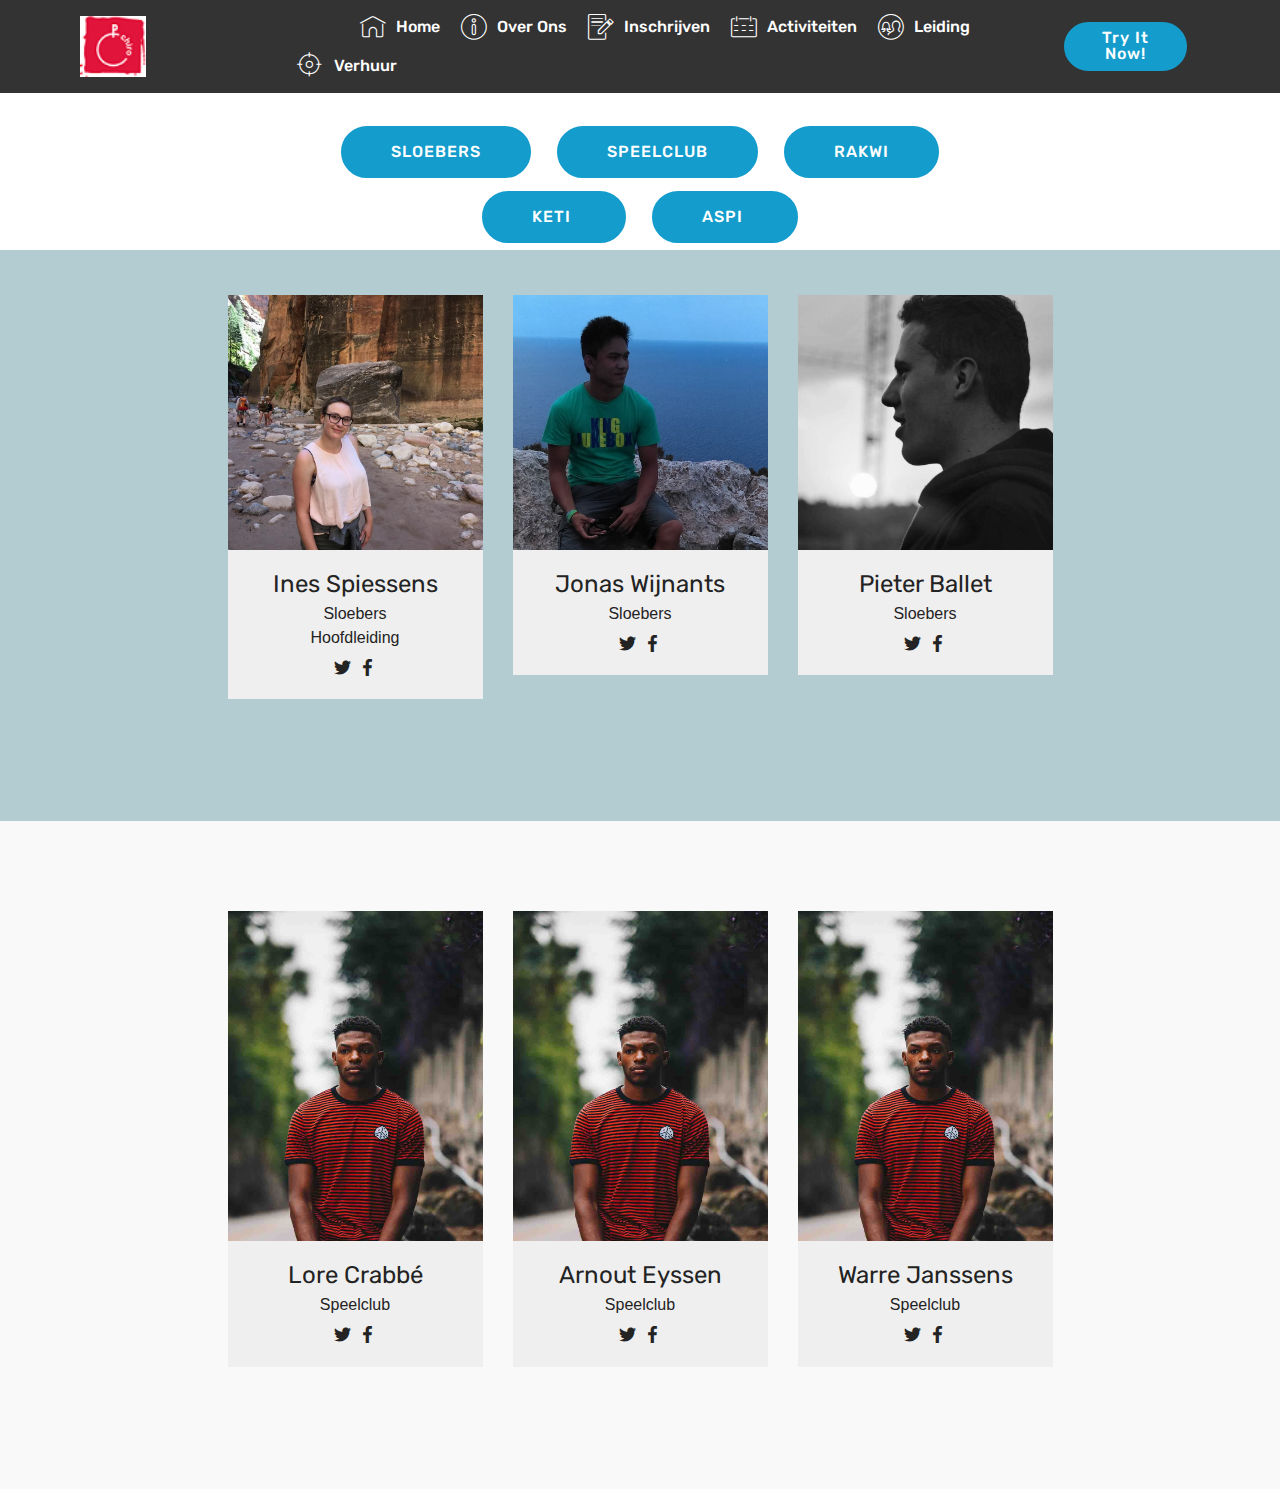
==== commit d054d365: "create github pages" ====
--- a/page1.html
+++ b/page1.html
@@ -51,7 +51,7 @@
                     <a class="nav-link link text-white display-4" href="index.html">
                         </a>
                 </li><li class="nav-item"><a class="nav-link link text-white display-4" href="index.html#features16-j" aria-expanded="false">
-                        </a></li><li class="nav-item"><a class="nav-link link text-white display-4" href="page1.html" aria-expanded="false"></a></li><li class="nav-item"><a class="nav-link link text-white display-4" href="index.html" aria-expanded="false"><span class="mbri-home mbr-iconfont mbr-iconfont-btn"></span>
+                        </a></li><li class="nav-item"><a class="nav-link link text-white display-4" href="page1.html" aria-expanded="false"></a></li><li class="nav-item"><a class="nav-link link text-white display-4" href="page1.html" aria-expanded="false"><span class="mbri-home mbr-iconfont mbr-iconfont-btn"></span>
                         
                         Home</a></li><li class="nav-item"><a class="nav-link link text-white display-4" href="index.html#content2-w" aria-expanded="false"><span class="mbri-info mbr-iconfont mbr-iconfont-btn"></span>
                         
@@ -65,14 +65,14 @@
                         
                         Verhuur</a></li><li class="nav-item"><a class="nav-link link text-white display-4" href="page2.html" aria-expanded="false"></a></li><li class="nav-item"><a class="nav-link link text-white display-4" href="page2.html" aria-expanded="false"></a></li><li class="nav-item"><a class="nav-link link text-white display-4" href="index.html#content2-w" aria-expanded="false"></a></li></ul>
             <div class="navbar-buttons mbr-section-btn"><a class="btn btn-sm btn-primary display-4" href="https://mobirise.com">
-                    <span class="mbri-save mbr-iconfont mbr-iconfont-btn "></span>
+                    
                     Try It Now!
                 </a></div>
         </div>
     </nav>
 </section>
 
-<section class="engine"><a href="https://mobirise.ws/a">best free web site builder</a></section><section class="mbr-section content8 cid-qIwQyWgBCJ" id="content8-16">
+<section class="engine"><a href="https://mobirise.ws/p">open source website creator</a></section><section class="mbr-section content8 cid-qIwQyWgBCJ" id="content8-16">
 
     
 
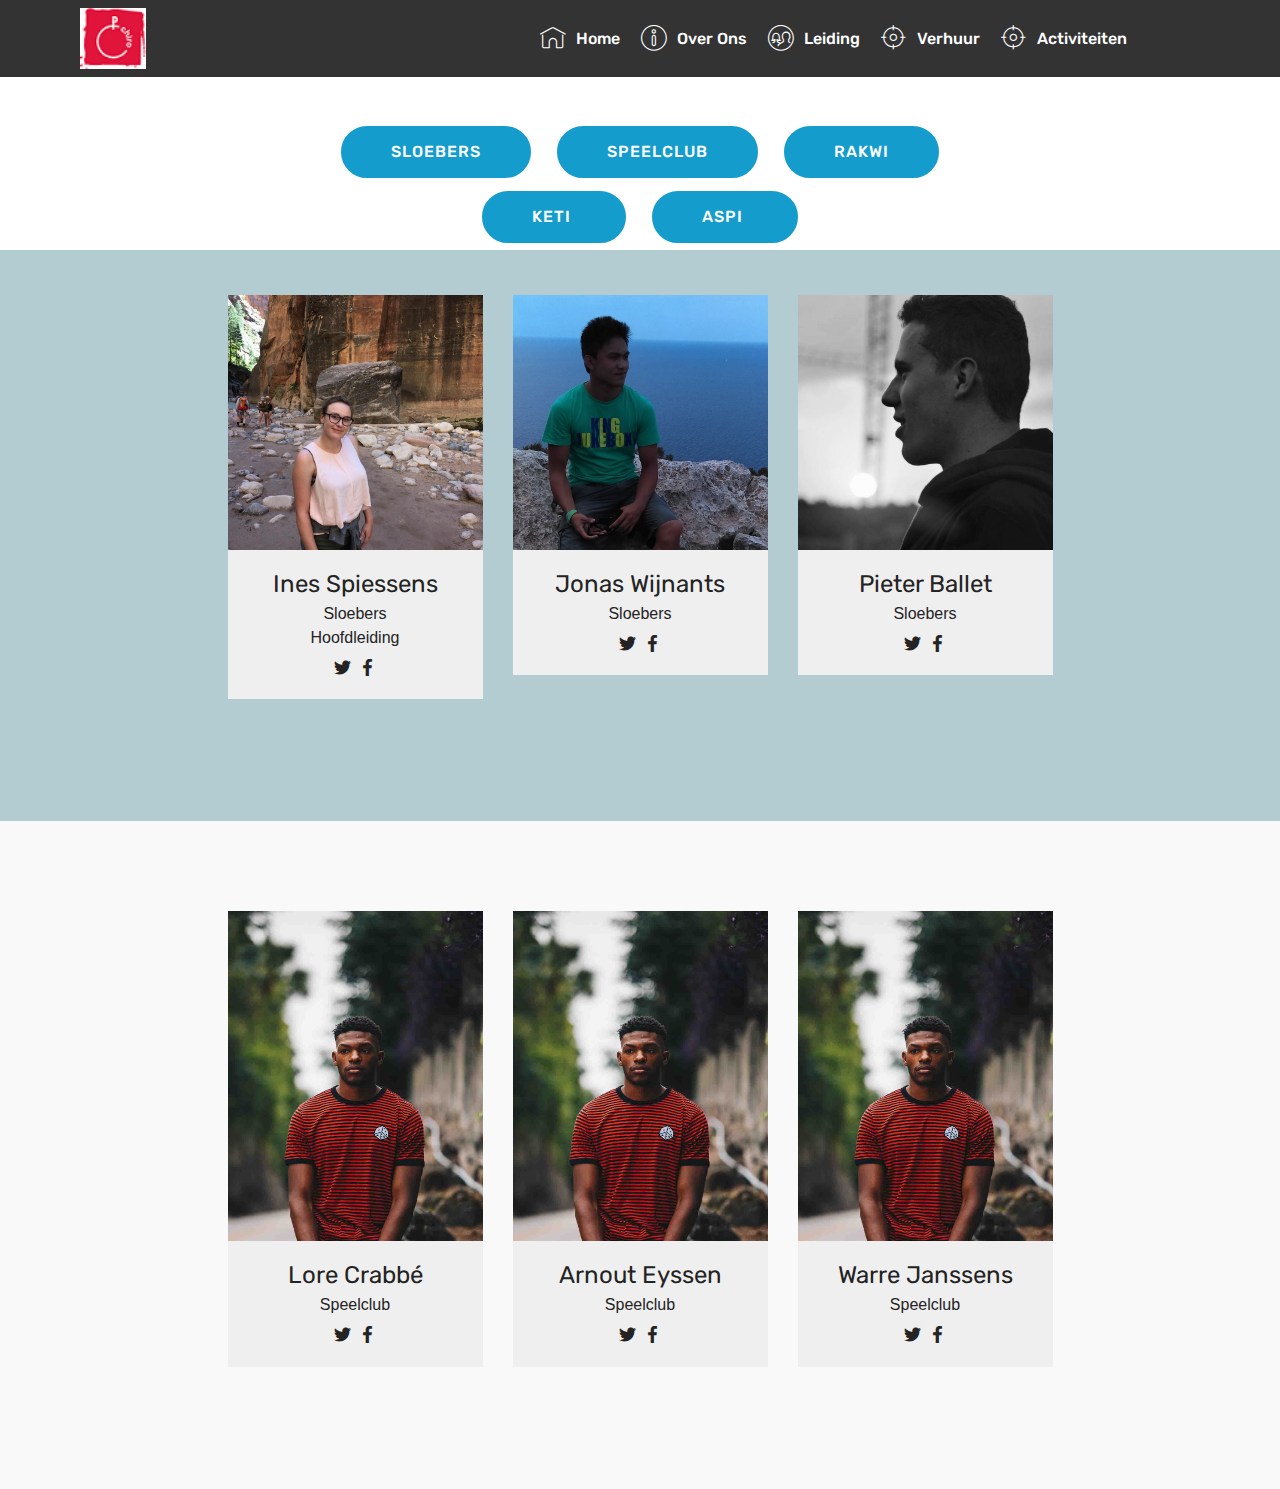
==== commit 4a1a92ee: "create github pages" ====
--- a/page1.html
+++ b/page1.html
@@ -47,32 +47,27 @@
             </div>
         </div>
         <div class="collapse navbar-collapse" id="navbarSupportedContent">
-            <ul class="navbar-nav nav-dropdown" data-app-modern-menu="true"><li class="nav-item">
+            <ul class="navbar-nav nav-dropdown nav-right" data-app-modern-menu="true"><li class="nav-item">
                     <a class="nav-link link text-white display-4" href="index.html">
                         </a>
                 </li><li class="nav-item"><a class="nav-link link text-white display-4" href="index.html#features16-j" aria-expanded="false">
-                        </a></li><li class="nav-item"><a class="nav-link link text-white display-4" href="page1.html" aria-expanded="false"></a></li><li class="nav-item"><a class="nav-link link text-white display-4" href="page1.html" aria-expanded="false"><span class="mbri-home mbr-iconfont mbr-iconfont-btn"></span>
+                        </a></li><li class="nav-item"><a class="nav-link link text-white display-4" href="page1.html" aria-expanded="false"></a></li><li class="nav-item"><a class="nav-link link text-white display-4" href="index.html" aria-expanded="false"><span class="mbri-home mbr-iconfont mbr-iconfont-btn"></span>
                         
                         Home</a></li><li class="nav-item"><a class="nav-link link text-white display-4" href="index.html#content2-w" aria-expanded="false"><span class="mbri-info mbr-iconfont mbr-iconfont-btn"></span>
                         
-                        Over Ons</a></li><li class="nav-item"><a class="nav-link link text-white display-4" href="index.html#content4-15" aria-expanded="false"><span class="mbri-edit mbr-iconfont mbr-iconfont-btn"></span>
-                        
-                        Inschrijven</a></li><li class="nav-item"><a class="nav-link link text-white display-4" href="page2.html" aria-expanded="false"><span class="mbri-calendar mbr-iconfont mbr-iconfont-btn"></span>
-                        
-                        Activiteiten</a></li><li class="nav-item"><a class="nav-link link text-white display-4" href="page1.html" aria-expanded="false"><span class="mbri-users mbr-iconfont mbr-iconfont-btn"></span>
+                        Over Ons</a></li><li class="nav-item"><a class="nav-link link text-white display-4" href="page1.html" aria-expanded="false"><span class="mbri-users mbr-iconfont mbr-iconfont-btn"></span>
                         
                         Leiding</a></li><li class="nav-item"><a class="nav-link link text-white display-4" href="page2.html" aria-expanded="false"><span class="mbri-target mbr-iconfont mbr-iconfont-btn"></span>
                         
-                        Verhuur</a></li><li class="nav-item"><a class="nav-link link text-white display-4" href="page2.html" aria-expanded="false"></a></li><li class="nav-item"><a class="nav-link link text-white display-4" href="page2.html" aria-expanded="false"></a></li><li class="nav-item"><a class="nav-link link text-white display-4" href="index.html#content2-w" aria-expanded="false"></a></li></ul>
-            <div class="navbar-buttons mbr-section-btn"><a class="btn btn-sm btn-primary display-4" href="https://mobirise.com">
-                    
-                    Try It Now!
-                </a></div>
+                        Verhuur</a></li><li class="nav-item"><a class="nav-link link text-white display-4" href="page3.html" aria-expanded="false"><span class="mbri-target mbr-iconfont mbr-iconfont-btn"></span>
+                        
+                        Activiteiten</a></li><li class="nav-item"><a class="nav-link link text-white display-4" href="page2.html" aria-expanded="false"></a></li><li class="nav-item"><a class="nav-link link text-white display-4" href="page2.html" aria-expanded="false"></a></li><li class="nav-item"><a class="nav-link link text-white display-4" href="index.html#content2-w" aria-expanded="false"></a></li></ul>
+            
         </div>
     </nav>
 </section>
 
-<section class="engine"><a href="https://mobirise.ws/p">open source website creator</a></section><section class="mbr-section content8 cid-qIwQyWgBCJ" id="content8-16">
+<section class="engine"><a href="https://mobirise.ws/a">best site builder</a></section><section class="mbr-section content8 cid-qIwQyWgBCJ" id="content8-16">
 
     
 
--- a/assets/mobirise/css/mbr-additional.css
+++ b/assets/mobirise/css/mbr-additional.css
@@ -1773,15 +1773,97 @@
 .cid-qIwzW5apyX blockquote {
   color: #767676;
 }
-.cid-qIwACmTN1j .google-map {
+.cid-qIwOD4hrz7 {
+  padding-top: 60px;
+  padding-bottom: 0px;
+  background-color: #767676;
+}
+.cid-qIwOD4hrz7 .mbr-section-subtitle {
+  color: #767676;
+  text-align: left;
+}
+.cid-qIwOD4hrz7 .mbr-section-subtitle DIV {
+  text-align: left;
+}
+.cid-qIwOD4hrz7 H2 {
+  color: #ffffff;
+}
+.cid-qIwOz94wqg {
+  padding-top: 30px;
+  padding-bottom: 60px;
+  background-color: #767676;
+}
+.cid-qIwOz94wqg .mbr-text,
+.cid-qIwOz94wqg blockquote {
+  color: #767676;
+}
+.cid-qIwOz94wqg .mbr-text {
+  color: #cccccc;
+}
+.cid-qIx6epDfZQ {
+  padding-top: 90px;
+  padding-bottom: 90px;
+  background-color: #ffffff;
+}
+.cid-qIx6epDfZQ .mbr-iconfont {
+  font-size: 48px;
+  padding-right: 1rem;
+}
+.cid-qIx6epDfZQ .input {
+  margin-bottom: 15px;
+}
+.cid-qIx6epDfZQ .map {
+  width: 100%;
+  height: 30rem;
+}
+.cid-qIx6epDfZQ .map iframe {
+  width: inherit;
+  height: 100%;
+}
+.cid-qIx6epDfZQ .icon-block {
+  margin-bottom: 10px;
+  display: -webkit-flex;
+  align-items: center;
+  -webkit-align-items: center;
+}
+.cid-qIx6epDfZQ .icon-block .icon-block__icon {
+  display: inline-block;
+  flex-shrink: 0;
+  -webkit-flex-shrink: 0;
+}
+.cid-qIx6epDfZQ .icon-block .icon-block__title {
+  display: inline-block;
+  align-self: center;
+  -webkit-align-self: center;
+  margin-bottom: 0;
+  line-height: 1;
+  font-style: italic;
+}
+.cid-qIx6epDfZQ .mbr-text {
+  color: #767676;
+}
+.cid-qIx6epDfZQ a:not([href]):not([tabindex]) {
+  color: #fff;
+  border-radius: 3px;
+}
+.cid-qIx6epDfZQ .multi-horizontal {
+  flex-grow: 1;
+  -webkit-flex-grow: 1;
+  max-width: 100%;
+}
+.cid-qIx6epDfZQ .input-group-btn {
+  display: block;
+  text-align: center;
+}
+.cid-qIx6epDfZQ .google-map {
   height: 25rem;
   position: relative;
 }
-.cid-qIwACmTN1j .google-map iframe {
+.cid-qIx6epDfZQ .google-map iframe {
   height: 100%;
   width: 100%;
 }
-.cid-qIwACmTN1j .google-map [data-state-details] {
+.cid-qIx6epDfZQ .google-map [data-state-details] {
   color: #6b6763;
   font-family: Montserrat;
   height: 1.5em;
@@ -1793,98 +1875,23 @@
   top: 50%;
   width: 100%;
 }
-.cid-qIwACmTN1j .google-map[data-state] {
+.cid-qIx6epDfZQ .google-map[data-state] {
   background: #e9e5dc;
 }
-.cid-qIwACmTN1j .google-map[data-state="loading"] [data-state-details] {
+.cid-qIx6epDfZQ .google-map[data-state="loading"] [data-state-details] {
   display: none;
 }
-.cid-qIwOD4hrz7 {
-  padding-top: 60px;
-  padding-bottom: 0px;
-  background-color: #ffffff;
-}
-.cid-qIwOD4hrz7 .mbr-section-subtitle {
-  color: #767676;
-  text-align: left;
-}
-.cid-qIwOD4hrz7 .mbr-section-subtitle DIV {
-  text-align: left;
-}
-.cid-qIwOz94wqg {
-  padding-top: 30px;
-  padding-bottom: 60px;
-  background-color: #ffffff;
-}
-.cid-qIwOz94wqg .mbr-text,
-.cid-qIwOz94wqg blockquote {
-  color: #767676;
-}
-.cid-qIwdPFAfyH {
-  padding-top: 60px;
-  padding-bottom: 60px;
-  background-color: #2e2e2e;
-}
 @media (max-width: 767px) {
-  .cid-qIwdPFAfyH .content {
-    text-align: center;
-  }
-  .cid-qIwdPFAfyH .content > div:not(:last-child) {
-    margin-bottom: 2rem;
-  }
-}
-@media (max-width: 767px) {
-  .cid-qIwdPFAfyH .media-wrap {
-    margin-bottom: 1rem;
-  }
-}
-.cid-qIwdPFAfyH .media-wrap .mbr-iconfont-logo {
-  font-size: 7.5rem;
-  color: #f36;
-}
-.cid-qIwdPFAfyH .media-wrap img {
-  height: 6rem;
-}
-@media (max-width: 767px) {
-  .cid-qIwdPFAfyH .footer-lower .copyright {
-    margin-bottom: 1rem;
-    text-align: center;
-  }
-}
-.cid-qIwdPFAfyH .footer-lower hr {
-  margin: 1rem 0;
-  border-color: #fff;
-  opacity: .05;
-}
-.cid-qIwdPFAfyH .footer-lower .social-list {
-  padding-left: 0;
-  margin-bottom: 0;
-  list-style: none;
-  display: flex;
-  flex-wrap: wrap;
-  justify-content: flex-end;
-  -webkit-justify-content: flex-end;
-}
-.cid-qIwdPFAfyH .footer-lower .social-list .mbr-iconfont-social {
-  font-size: 1.3rem;
-  color: #fff;
-}
-.cid-qIwdPFAfyH .footer-lower .social-list .soc-item {
-  margin: 0 .5rem;
-}
-.cid-qIwdPFAfyH .footer-lower .social-list a {
-  margin: 0;
-  opacity: .5;
-  -webkit-transition: .2s linear;
-  transition: .2s linear;
-}
-.cid-qIwdPFAfyH .footer-lower .social-list a:hover {
-  opacity: 1;
-}
-@media (max-width: 767px) {
-  .cid-qIwdPFAfyH .footer-lower .social-list {
-    justify-content: center;
-    -webkit-justify-content: center;
+  .cid-qIx6epDfZQ h2 {
+    padding-top: 2rem;
+  }
+}
+@media (min-width: 768px) {
+  .cid-qIx6epDfZQ .container > .row > .col-md-6:first-child {
+    padding-right: 30px;
+  }
+  .cid-qIx6epDfZQ .container > .row > .col-md-6:last-child {
+    padding-left: 30px;
   }
 }
 .cid-qIwQyWgBCJ {
@@ -2802,3 +2809,501 @@
   height: 40px;
   border-radius: 50%;
 }
+.cid-qIwdPC6Qti .navbar {
+  padding: .5rem 0;
+  background: #333333;
+  transition: none;
+  min-height: 77px;
+}
+.cid-qIwdPC6Qti .navbar-dropdown.bg-color.transparent.opened {
+  background: #333333;
+}
+.cid-qIwdPC6Qti a {
+  font-style: normal;
+}
+.cid-qIwdPC6Qti .nav-item span {
+  padding-right: 0.4em;
+  line-height: 0.5em;
+  vertical-align: text-bottom;
+  position: relative;
+  text-decoration: none;
+}
+.cid-qIwdPC6Qti .nav-item a {
+  display: flex;
+  align-items: center;
+  justify-content: center;
+  padding: 0.7rem 0 !important;
+  margin: 0rem .65rem !important;
+}
+.cid-qIwdPC6Qti .nav-item:focus,
+.cid-qIwdPC6Qti .nav-link:focus {
+  outline: none;
+}
+.cid-qIwdPC6Qti .btn {
+  padding: 0.4rem 1.5rem;
+  display: inline-flex;
+  align-items: center;
+}
+.cid-qIwdPC6Qti .btn .mbr-iconfont {
+  font-size: 1.6rem;
+}
+.cid-qIwdPC6Qti .menu-logo {
+  margin-right: auto;
+}
+.cid-qIwdPC6Qti .menu-logo .navbar-brand {
+  display: flex;
+  margin-left: 5rem;
+  padding: 0;
+  transition: padding .2s;
+  min-height: 3.8rem;
+  align-items: center;
+}
+.cid-qIwdPC6Qti .menu-logo .navbar-brand .navbar-caption-wrap {
+  display: -webkit-flex;
+  -webkit-align-items: center;
+  align-items: center;
+  word-break: break-word;
+  min-width: 7rem;
+  margin: .3rem 0;
+}
+.cid-qIwdPC6Qti .menu-logo .navbar-brand .navbar-caption-wrap .navbar-caption {
+  line-height: 1.2rem !important;
+  padding-right: 2rem;
+}
+.cid-qIwdPC6Qti .menu-logo .navbar-brand .navbar-logo {
+  font-size: 4rem;
+  transition: font-size 0.25s;
+}
+.cid-qIwdPC6Qti .menu-logo .navbar-brand .navbar-logo img {
+  display: flex;
+}
+.cid-qIwdPC6Qti .menu-logo .navbar-brand .navbar-logo .mbr-iconfont {
+  transition: font-size 0.25s;
+}
+.cid-qIwdPC6Qti .navbar-toggleable-sm .navbar-collapse {
+  justify-content: flex-end;
+  -webkit-justify-content: flex-end;
+  padding-right: 5rem;
+  width: auto;
+}
+.cid-qIwdPC6Qti .navbar-toggleable-sm .navbar-collapse .navbar-nav {
+  flex-wrap: wrap;
+  -webkit-flex-wrap: wrap;
+  padding-left: 0;
+}
+.cid-qIwdPC6Qti .navbar-toggleable-sm .navbar-collapse .navbar-nav .nav-item {
+  -webkit-align-self: center;
+  align-self: center;
+}
+.cid-qIwdPC6Qti .navbar-toggleable-sm .navbar-collapse .navbar-buttons {
+  padding-left: 0;
+  padding-bottom: 0;
+}
+.cid-qIwdPC6Qti .dropdown .dropdown-menu {
+  background: #333333;
+  display: none;
+  position: absolute;
+  min-width: 5rem;
+  padding-top: 1.4rem;
+  padding-bottom: 1.4rem;
+  text-align: left;
+}
+.cid-qIwdPC6Qti .dropdown .dropdown-menu .dropdown-item {
+  width: auto;
+  padding: 0.235em 1.5385em 0.235em 1.5385em !important;
+}
+.cid-qIwdPC6Qti .dropdown .dropdown-menu .dropdown-item::after {
+  right: 0.5rem;
+}
+.cid-qIwdPC6Qti .dropdown .dropdown-menu .dropdown-submenu {
+  margin: 0;
+}
+.cid-qIwdPC6Qti .dropdown.open > .dropdown-menu {
+  display: block;
+}
+.cid-qIwdPC6Qti .navbar-toggleable-sm.opened:after {
+  position: absolute;
+  width: 100vw;
+  height: 100vh;
+  content: '';
+  background-color: rgba(0, 0, 0, 0.1);
+  left: 0;
+  bottom: 0;
+  transform: translateY(100%);
+  -webkit-transform: translateY(100%);
+  z-index: 1000;
+}
+.cid-qIwdPC6Qti .navbar.navbar-short {
+  min-height: 60px;
+  transition: all .2s;
+}
+.cid-qIwdPC6Qti .navbar.navbar-short .navbar-toggler-right {
+  top: 20px;
+}
+.cid-qIwdPC6Qti .navbar.navbar-short .navbar-logo a {
+  font-size: 2.5rem !important;
+  line-height: 2.5rem;
+  transition: font-size 0.25s;
+}
+.cid-qIwdPC6Qti .navbar.navbar-short .navbar-logo a .mbr-iconfont {
+  font-size: 2.5rem !important;
+}
+.cid-qIwdPC6Qti .navbar.navbar-short .navbar-logo a img {
+  height: 3rem !important;
+}
+.cid-qIwdPC6Qti .navbar.navbar-short .navbar-brand {
+  min-height: 3rem;
+}
+.cid-qIwdPC6Qti button.navbar-toggler {
+  width: 31px;
+  height: 18px;
+  cursor: pointer;
+  transition: all .2s;
+  top: 1.5rem;
+  right: 1rem;
+}
+.cid-qIwdPC6Qti button.navbar-toggler:focus {
+  outline: none;
+}
+.cid-qIwdPC6Qti button.navbar-toggler .hamburger span {
+  position: absolute;
+  right: 0;
+  width: 30px;
+  height: 2px;
+  border-right: 5px;
+  background-color: #ffffff;
+}
+.cid-qIwdPC6Qti button.navbar-toggler .hamburger span:nth-child(1) {
+  top: 0;
+  transition: all .2s;
+}
+.cid-qIwdPC6Qti button.navbar-toggler .hamburger span:nth-child(2) {
+  top: 8px;
+  transition: all .15s;
+}
+.cid-qIwdPC6Qti button.navbar-toggler .hamburger span:nth-child(3) {
+  top: 8px;
+  transition: all .15s;
+}
+.cid-qIwdPC6Qti button.navbar-toggler .hamburger span:nth-child(4) {
+  top: 16px;
+  transition: all .2s;
+}
+.cid-qIwdPC6Qti nav.opened .hamburger span:nth-child(1) {
+  top: 8px;
+  width: 0;
+  opacity: 0;
+  right: 50%;
+  transition: all .2s;
+}
+.cid-qIwdPC6Qti nav.opened .hamburger span:nth-child(2) {
+  -webkit-transform: rotate(45deg);
+  transform: rotate(45deg);
+  transition: all .25s;
+}
+.cid-qIwdPC6Qti nav.opened .hamburger span:nth-child(3) {
+  -webkit-transform: rotate(-45deg);
+  transform: rotate(-45deg);
+  transition: all .25s;
+}
+.cid-qIwdPC6Qti nav.opened .hamburger span:nth-child(4) {
+  top: 8px;
+  width: 0;
+  opacity: 0;
+  right: 50%;
+  transition: all .2s;
+}
+.cid-qIwdPC6Qti .collapsed.navbar-expand {
+  flex-direction: column;
+}
+.cid-qIwdPC6Qti .collapsed .btn {
+  display: flex;
+}
+.cid-qIwdPC6Qti .collapsed .navbar-collapse {
+  display: none !important;
+  padding-right: 0 !important;
+}
+.cid-qIwdPC6Qti .collapsed .navbar-collapse.collapsing,
+.cid-qIwdPC6Qti .collapsed .navbar-collapse.show {
+  display: block !important;
+}
+.cid-qIwdPC6Qti .collapsed .navbar-collapse.collapsing .navbar-nav,
+.cid-qIwdPC6Qti .collapsed .navbar-collapse.show .navbar-nav {
+  display: block;
+  text-align: center;
+}
+.cid-qIwdPC6Qti .collapsed .navbar-collapse.collapsing .navbar-nav .nav-item,
+.cid-qIwdPC6Qti .collapsed .navbar-collapse.show .navbar-nav .nav-item {
+  clear: both;
+}
+.cid-qIwdPC6Qti .collapsed .navbar-collapse.collapsing .navbar-nav .nav-item:last-child,
+.cid-qIwdPC6Qti .collapsed .navbar-collapse.show .navbar-nav .nav-item:last-child {
+  margin-bottom: 1rem;
+}
+.cid-qIwdPC6Qti .collapsed .navbar-collapse.collapsing .navbar-buttons,
+.cid-qIwdPC6Qti .collapsed .navbar-collapse.show .navbar-buttons {
+  text-align: center;
+}
+.cid-qIwdPC6Qti .collapsed .navbar-collapse.collapsing .navbar-buttons:last-child,
+.cid-qIwdPC6Qti .collapsed .navbar-collapse.show .navbar-buttons:last-child {
+  margin-bottom: 1rem;
+}
+.cid-qIwdPC6Qti .collapsed button.navbar-toggler {
+  display: block;
+}
+.cid-qIwdPC6Qti .collapsed .navbar-brand {
+  margin-left: 1rem !important;
+}
+.cid-qIwdPC6Qti .collapsed .navbar-toggleable-sm {
+  flex-direction: column;
+  -webkit-flex-direction: column;
+}
+.cid-qIwdPC6Qti .collapsed .dropdown .dropdown-menu {
+  width: 100%;
+  text-align: center;
+  position: relative;
+  opacity: 0;
+  display: block;
+  height: 0;
+  visibility: hidden;
+  padding: 0;
+  transition-duration: .5s;
+  transition-property: opacity,padding,height;
+}
+.cid-qIwdPC6Qti .collapsed .dropdown.open > .dropdown-menu {
+  position: relative;
+  opacity: 1;
+  height: auto;
+  padding: 1.4rem 0;
+  visibility: visible;
+}
+.cid-qIwdPC6Qti .collapsed .dropdown .dropdown-submenu {
+  left: 0;
+  text-align: center;
+  width: 100%;
+}
+.cid-qIwdPC6Qti .collapsed .dropdown .dropdown-toggle[data-toggle="dropdown-submenu"]::after {
+  margin-top: 0;
+  position: inherit;
+  right: 0;
+  top: 50%;
+  display: inline-block;
+  width: 0;
+  height: 0;
+  margin-left: .3em;
+  vertical-align: middle;
+  content: "";
+  border-top: .30em solid;
+  border-right: .30em solid transparent;
+  border-left: .30em solid transparent;
+}
+@media (max-width: 991px) {
+  .cid-qIwdPC6Qti .navbar-expand {
+    flex-direction: column;
+  }
+  .cid-qIwdPC6Qti img {
+    height: 3.8rem !important;
+  }
+  .cid-qIwdPC6Qti .btn {
+    display: flex;
+  }
+  .cid-qIwdPC6Qti button.navbar-toggler {
+    display: block;
+  }
+  .cid-qIwdPC6Qti .navbar-brand {
+    margin-left: 1rem !important;
+  }
+  .cid-qIwdPC6Qti .navbar-toggleable-sm {
+    flex-direction: column;
+    -webkit-flex-direction: column;
+  }
+  .cid-qIwdPC6Qti .navbar-collapse {
+    display: none !important;
+    padding-right: 0 !important;
+  }
+  .cid-qIwdPC6Qti .navbar-collapse.collapsing,
+  .cid-qIwdPC6Qti .navbar-collapse.show {
+    display: block !important;
+  }
+  .cid-qIwdPC6Qti .navbar-collapse.collapsing .navbar-nav,
+  .cid-qIwdPC6Qti .navbar-collapse.show .navbar-nav {
+    display: block;
+    text-align: center;
+  }
+  .cid-qIwdPC6Qti .navbar-collapse.collapsing .navbar-nav .nav-item,
+  .cid-qIwdPC6Qti .navbar-collapse.show .navbar-nav .nav-item {
+    clear: both;
+  }
+  .cid-qIwdPC6Qti .navbar-collapse.collapsing .navbar-nav .nav-item:last-child,
+  .cid-qIwdPC6Qti .navbar-collapse.show .navbar-nav .nav-item:last-child {
+    margin-bottom: 1rem;
+  }
+  .cid-qIwdPC6Qti .navbar-collapse.collapsing .navbar-buttons,
+  .cid-qIwdPC6Qti .navbar-collapse.show .navbar-buttons {
+    text-align: center;
+  }
+  .cid-qIwdPC6Qti .navbar-collapse.collapsing .navbar-buttons:last-child,
+  .cid-qIwdPC6Qti .navbar-collapse.show .navbar-buttons:last-child {
+    margin-bottom: 1rem;
+  }
+  .cid-qIwdPC6Qti .dropdown .dropdown-menu {
+    width: 100%;
+    text-align: center;
+    position: relative;
+    opacity: 0;
+    display: block;
+    height: 0;
+    visibility: hidden;
+    padding: 0;
+    transition-duration: .5s;
+    transition-property: opacity,padding,height;
+  }
+  .cid-qIwdPC6Qti .dropdown.open > .dropdown-menu {
+    position: relative;
+    opacity: 1;
+    height: auto;
+    padding: 1.4rem 0;
+    visibility: visible;
+  }
+  .cid-qIwdPC6Qti .dropdown .dropdown-submenu {
+    left: 0;
+    text-align: center;
+    width: 100%;
+  }
+  .cid-qIwdPC6Qti .dropdown .dropdown-toggle[data-toggle="dropdown-submenu"]::after {
+    margin-top: 0;
+    position: inherit;
+    right: 0;
+    top: 50%;
+    display: inline-block;
+    width: 0;
+    height: 0;
+    margin-left: .3em;
+    vertical-align: middle;
+    content: "";
+    border-top: .30em solid;
+    border-right: .30em solid transparent;
+    border-left: .30em solid transparent;
+  }
+}
+@media (min-width: 767px) {
+  .cid-qIwdPC6Qti .menu-logo {
+    flex-shrink: 0;
+  }
+}
+.cid-qIwdPC6Qti .navbar-collapse {
+  flex-basis: auto;
+}
+.cid-qIwdPC6Qti .nav-link:hover,
+.cid-qIwdPC6Qti .dropdown-item:hover {
+  color: #c1c1c1 !important;
+}
+.cid-qIxentITk7 {
+  padding-top: 90px;
+  padding-bottom: 90px;
+  background-color: #879a9f;
+}
+.cid-qIxentITk7 .mbr-section-subtitle {
+  color: #767676;
+  text-align: center;
+  font-weight: 300;
+}
+.cid-qIxentITk7 .timeline-text-content {
+  padding: 2rem 2.5rem;
+  background: #ffffff;
+  margin-left: 2rem;
+}
+.cid-qIxentITk7 .timeline-text-content p {
+  margin-bottom: 0;
+}
+.cid-qIxentITk7 .time-line-date-content {
+  margin-right: 2rem;
+}
+.cid-qIxentITk7 .time-line-date-content p {
+  padding: 2rem 2.5rem;
+  background: #ffffff;
+  float: right;
+}
+.cid-qIxentITk7 .timeline-element {
+  margin-bottom: 50px;
+  position: relative;
+  word-wrap: break-word;
+  word-break: break-word;
+  display: -webkit-flex;
+  flex-direction: row;
+  -webkit-flex-direction: row;
+}
+.cid-qIxentITk7 .timeline-element:hover .mbr-timeline-date {
+  box-shadow: 0 7px 20px 0px rgba(0, 0, 0, 0.08);
+  transition: all .4s;
+}
+.cid-qIxentITk7 .timeline-element:hover .timeline-text-content {
+  box-shadow: 0 7px 20px 0px rgba(0, 0, 0, 0.08);
+  transition: all .4s;
+}
+.cid-qIxentITk7 .mbr-timeline-date,
+.cid-qIxentITk7 .timeline-text-content {
+  transition: all .4s;
+}
+.cid-qIxentITk7 .reverse {
+  flex-direction: row-reverse;
+  -webkit-flex-direction: row-reverse;
+}
+.cid-qIxentITk7 .reverse .timeline-text-content {
+  margin-right: 2rem;
+  margin-left: 0;
+}
+.cid-qIxentITk7 .reverse .time-line-date-content {
+  margin-left: 2rem;
+  margin-right: 0rem;
+}
+.cid-qIxentITk7 .reverse .time-line-date-content p {
+  float: left;
+}
+.cid-qIxentITk7 .iconBackground {
+  position: absolute;
+  left: 50%;
+  width: 20px;
+  height: 20px;
+  line-height: 30px;
+  text-align: center;
+  border-radius: 50%;
+  font-size: 30px;
+  display: inline-block;
+  background-color: #ffffff;
+  top: 20px;
+  margin-left: -10px;
+}
+.cid-qIxentITk7 .separline:before {
+  top: 20px;
+  bottom: 0;
+  position: absolute;
+  content: "";
+  width: 2px;
+  background-color: #ffffff;
+  left: calc(50% - 1px);
+  height: calc(100% + 4rem);
+}
+@media (max-width: 768px) {
+  .cid-qIxentITk7 .iconBackground {
+    left: 0 !important;
+  }
+  .cid-qIxentITk7 .separline:before {
+    left: 0!important;
+  }
+  .cid-qIxentITk7 .timeline-text-content {
+    margin-left: 0 !important;
+  }
+  .cid-qIxentITk7 .time-line-date-content {
+    margin-right: 0 !important;
+  }
+  .cid-qIxentITk7 .time-line-date-content p {
+    float: left !important;
+  }
+  .cid-qIxentITk7 .reverse .time-line-date-content {
+    margin-left: 0 !important;
+  }
+  .cid-qIxentITk7 .reverse .timeline-text-content {
+    margin-right: 0 !important;
+  }
+}
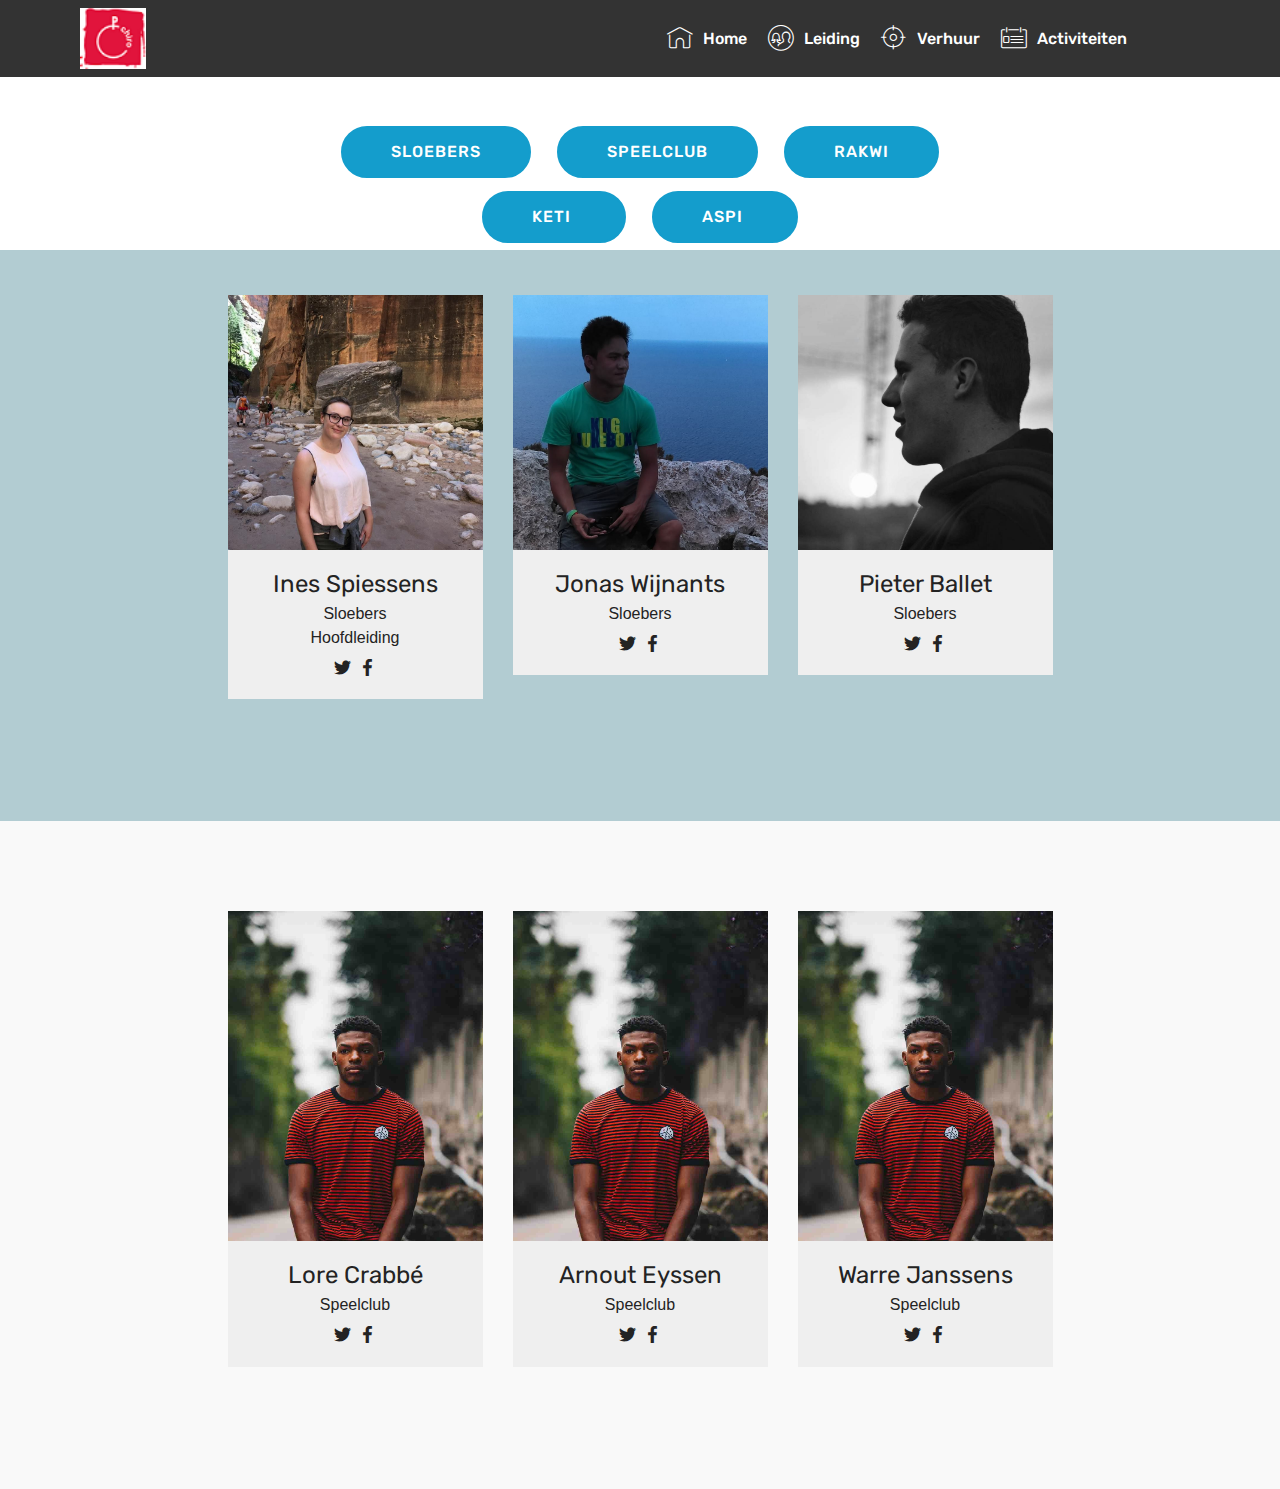
==== commit 9acf1261: "create github pages" ====
--- a/page1.html
+++ b/page1.html
@@ -53,13 +53,11 @@
                 </li><li class="nav-item"><a class="nav-link link text-white display-4" href="index.html#features16-j" aria-expanded="false">
                         </a></li><li class="nav-item"><a class="nav-link link text-white display-4" href="page1.html" aria-expanded="false"></a></li><li class="nav-item"><a class="nav-link link text-white display-4" href="index.html" aria-expanded="false"><span class="mbri-home mbr-iconfont mbr-iconfont-btn"></span>
                         
-                        Home</a></li><li class="nav-item"><a class="nav-link link text-white display-4" href="index.html#content2-w" aria-expanded="false"><span class="mbri-info mbr-iconfont mbr-iconfont-btn"></span>
-                        
-                        Over Ons</a></li><li class="nav-item"><a class="nav-link link text-white display-4" href="page1.html" aria-expanded="false"><span class="mbri-users mbr-iconfont mbr-iconfont-btn"></span>
+                        Home</a></li><li class="nav-item"><a class="nav-link link text-white display-4" href="page1.html" aria-expanded="false"><span class="mbri-users mbr-iconfont mbr-iconfont-btn"></span>
                         
                         Leiding</a></li><li class="nav-item"><a class="nav-link link text-white display-4" href="page2.html" aria-expanded="false"><span class="mbri-target mbr-iconfont mbr-iconfont-btn"></span>
                         
-                        Verhuur</a></li><li class="nav-item"><a class="nav-link link text-white display-4" href="page3.html" aria-expanded="false"><span class="mbri-target mbr-iconfont mbr-iconfont-btn"></span>
+                        Verhuur</a></li><li class="nav-item"><a class="nav-link link text-white display-4" href="page3.html" aria-expanded="false"><span class="mbri-contact-form mbr-iconfont mbr-iconfont-btn"></span>
                         
                         Activiteiten</a></li><li class="nav-item"><a class="nav-link link text-white display-4" href="page2.html" aria-expanded="false"></a></li><li class="nav-item"><a class="nav-link link text-white display-4" href="page2.html" aria-expanded="false"></a></li><li class="nav-item"><a class="nav-link link text-white display-4" href="index.html#content2-w" aria-expanded="false"></a></li></ul>
             
@@ -67,7 +65,7 @@
     </nav>
 </section>
 
-<section class="engine"><a href="https://mobirise.ws/a">best site builder</a></section><section class="mbr-section content8 cid-qIwQyWgBCJ" id="content8-16">
+<section class="engine"><a href="https://mobirise.ws/l">free html site creator</a></section><section class="mbr-section content8 cid-qIwQyWgBCJ" id="content8-16">
 
     
 
--- a/assets/mobirise/css/mbr-additional.css
+++ b/assets/mobirise/css/mbr-additional.css
@@ -1764,6 +1764,14 @@
 .cid-qIwdPDKI76 {
   background-image: url("../../../assets/images/background-1140x400.jpg");
 }
+.cid-qIzWwYEMqA {
+  padding-top: 90px;
+  padding-bottom: 90px;
+  background: linear-gradient(45deg, #dbd4b8, #25aab2);
+}
+.cid-qIzWwYEMqA .btn {
+  margin: 0 0 .5rem 0;
+}
 .cid-qIwzW5apyX {
   padding-top: 60px;
   padding-bottom: 60px;
@@ -2546,7 +2554,7 @@
   width: 30px;
   height: 2px;
   border-right: 5px;
-  background-color: #ffffff;
+  background-color: #cc2952;
 }
 .cid-qIwdPC6Qti button.navbar-toggler .hamburger span:nth-child(1) {
   top: 0;
@@ -3198,6 +3206,11 @@
 .cid-qIwdPC6Qti .dropdown-item:hover {
   color: #c1c1c1 !important;
 }
+.cid-qIzXMbiOcS {
+  padding-top: 105px;
+  padding-bottom: 60px;
+  background-color: #e4d295;
+}
 .cid-qIxentITk7 {
   padding-top: 90px;
   padding-bottom: 90px;
